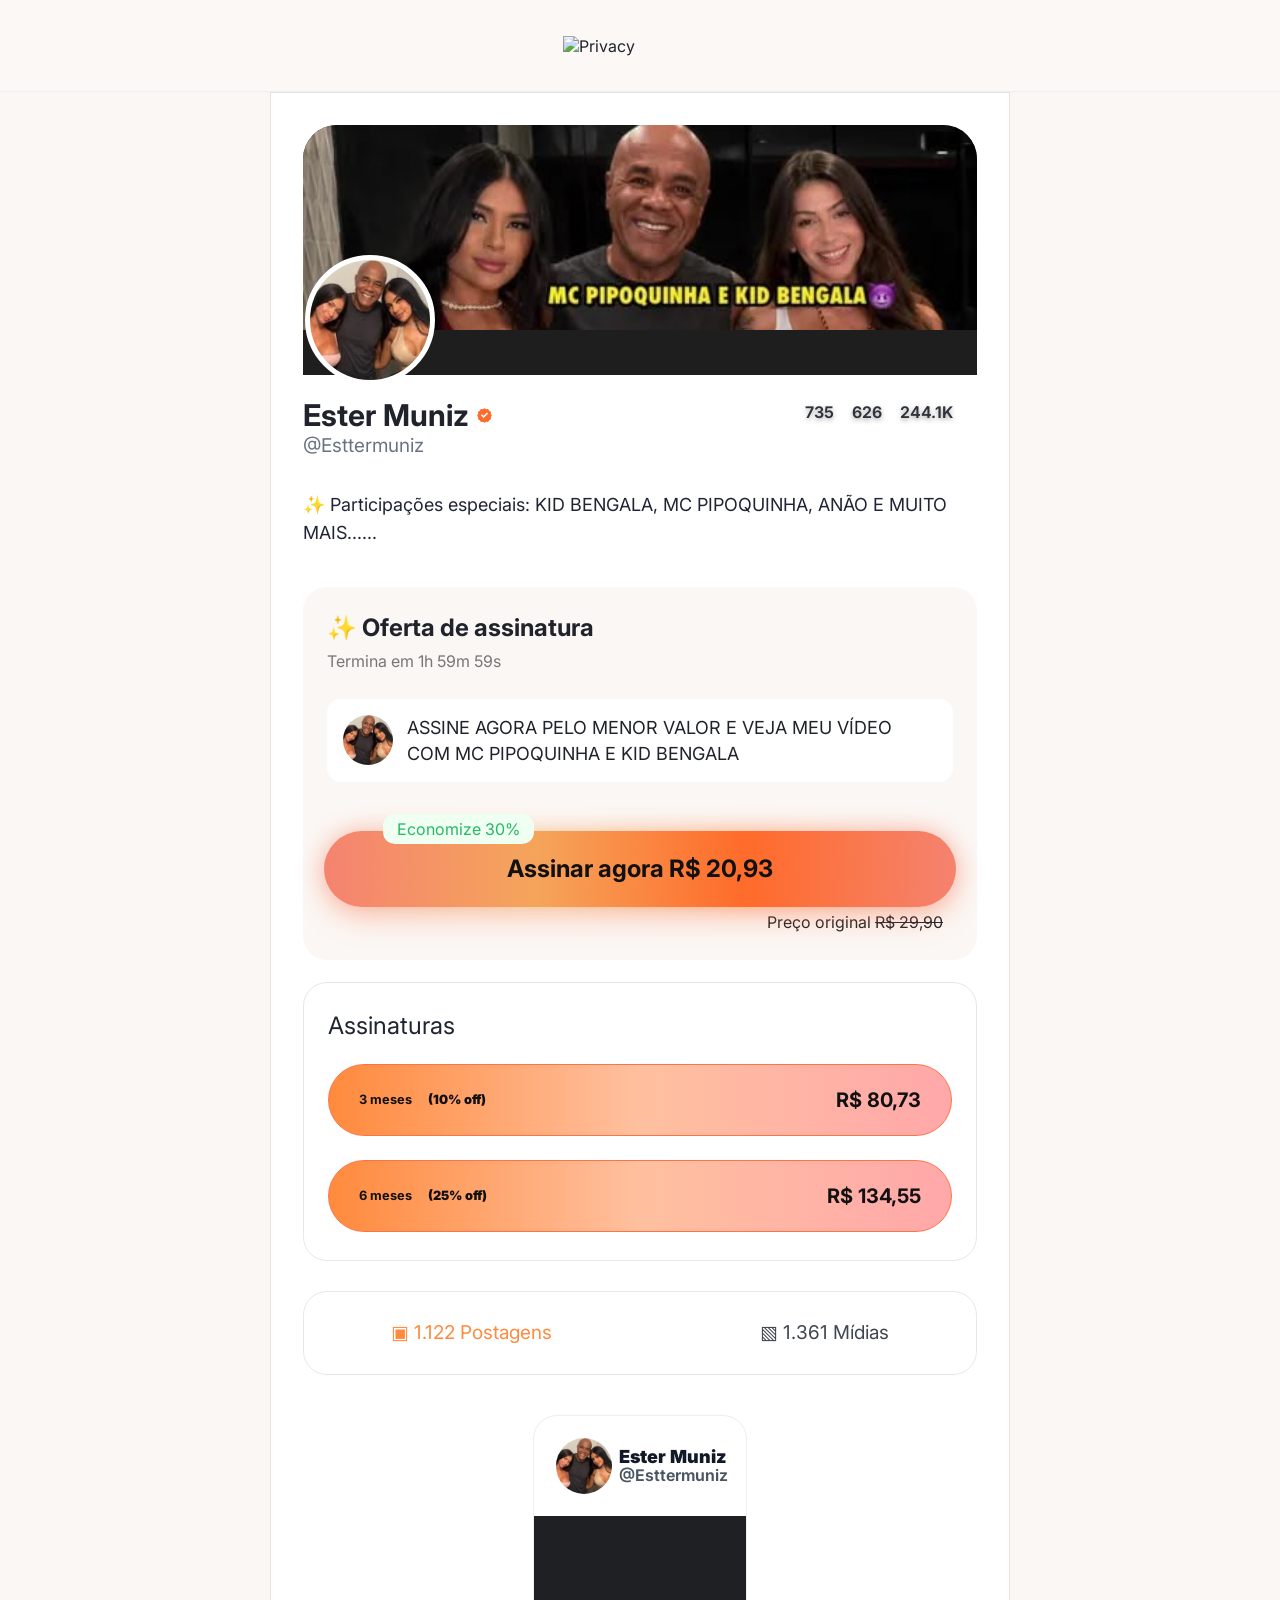
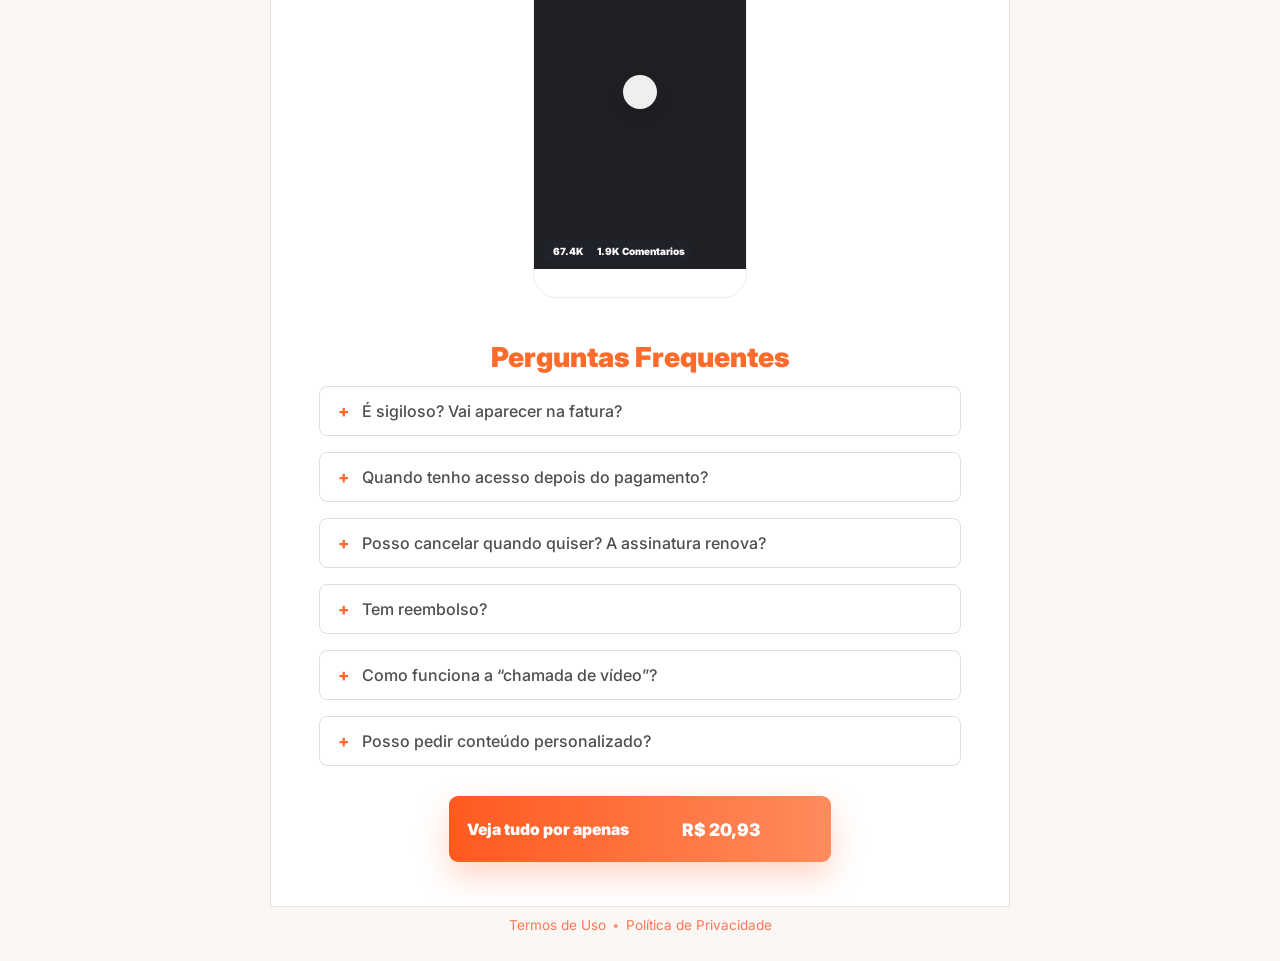
==== index.html @ 843138e8 "Atualiza site da Ester e simplifica checkout" ====
<!doctype html>
<html lang="pt-BR">
  <head>
    <meta charset="UTF-8" />
    <meta name="viewport" content="width=device-width, initial-scale=1.0" />
    <title>Ester Muniz - Privacy</title>
    <meta name="description" content="Perfil exclusivo da Ester Muniz com assinatura via Pix." />
    <link rel="stylesheet" href="/nicolle/css/all.min.css" />
    <link rel="stylesheet" href="styles.css" />
    <link rel="preconnect" href="https://fonts.googleapis.com" />
    <link rel="preconnect" href="https://fonts.gstatic.com" crossorigin />
    <link
      href="https://fonts.googleapis.com/css2?family=Inter:wght@400;500;600;700;800;900&display=swap"
      rel="stylesheet"
    />
    <script
      src="https://cdn.utmify.com.br/scripts/utms/latest.js"
      data-utmify-prevent-xcod-sck
      data-utmify-prevent-subids
      async
      defer
    ></script>
    <script src="/attribution.js"></script>
    <script>
      !(function (f, b, e, v, n, t, s) {
        if (f.fbq) return;
        n = f.fbq = function () {
          n.callMethod ? n.callMethod.apply(n, arguments) : n.queue.push(arguments);
        };
        if (!f._fbq) f._fbq = n;
        n.push = n;
        n.loaded = !0;
        n.version = "2.0";
        n.queue = [];
        t = b.createElement(e);
        t.async = !0;
        t.src = v;
        s = b.getElementsByTagName(e)[0];
        s.parentNode.insertBefore(t, s);
      })(window, document, "script", "https://connect.facebook.net/en_US/fbevents.js");
      window.__metaPixelIds = ["1002260965659482", "1499267518361019"].filter(
        (pixelId, index, pixelIds) => pixelId && pixelIds.indexOf(pixelId) === index
      );
      window.__metaPixelIds.forEach((pixelId) => fbq("init", pixelId));
      window.__metaPageViewEventId = `PageView.${Date.now()}.${Math.random().toString(16).slice(2)}`;
      fbq("track", "PageView", {}, { eventID: window.__metaPageViewEventId });
    </script>
    <noscript>
      <img
        height="1"
        width="1"
        style="display: none"
        src="https://www.facebook.com/tr?id=1002260965659482&ev=PageView&noscript=1"
        alt=""
      />
      <img
        height="1"
        width="1"
        style="display: none"
        src="https://www.facebook.com/tr?id=1499267518361019&ev=PageView&noscript=1"
        alt=""
      />
    </noscript>
  </head>
  <body>
    <div class="site-shell is-ready" id="site-shell" aria-hidden="false">
<header class="top-logo">
        <img src="/assets/privacy-logo-cropped.png" alt="Privacy" />
      </header>

      <main class="profile-page">
        <section class="profile-card">
          <div class="cover-section">
            <img class="cover-photo" src="/assets/ester/cover.jpeg" alt="Capa do perfil" />
            <div class="media-stats cover-stats" aria-label="Resumo de mídias">
              <span><i class="fas fa-image"></i>735</span>
              <span><i class="fas fa-video"></i>626</span>
              <span><i class="far fa-heart"></i>244.1K</span>
            </div>
            <div class="purchase-toast" id="purchase-toast" aria-live="polite" aria-hidden="true">
              <button class="toast-close" type="button" aria-label="Fechar">&times;</button>
              <strong id="purchase-toast-name">Joao Pedro assinou</strong>
              <em id="purchase-toast-plan">3 Meses</em>
              <span id="purchase-toast-time">ha 3 minutos</span>
            </div>
          </div>

          <div class="profile-head">
            <img class="avatar" src="/assets/ester/avatar.jpeg" alt="Ester Muniz" />
            <div class="identity">
              <h1>
                Ester Muniz
                <span class="verified" aria-label="Verificado">
                  <svg viewBox="0 0 24 24" aria-hidden="true">
                    <path
                      d="M12 2.75 14.2 4l2.52-.12 1.16 2.24 2.24 1.16L20 9.8l1.25 2.2L20 14.2l.12 2.52-2.24 1.16-1.16 2.24L14.2 20 12 21.25 9.8 20l-2.52.12-1.16-2.24-2.24-1.16L4 14.2 2.75 12 4 9.8l-.12-2.52 2.24-1.16 1.16-2.24L9.8 4 12 2.75Zm-1.08 12.52 5.64-5.64-1.42-1.42-4.22 4.22-2.06-2.06-1.42 1.42 3.48 3.48Z"
                    />
                  </svg>
                </span>
              </h1>
              <p>@Esttermuniz</p>
            </div>
          </div>

          <div class="bio-block"><p class="bio-text">✨ Participações especiais: KID BENGALA, MC PIPOQUINHA, ANÃO E MUITO MAIS......</p></div>

          <section class="subscriptions" aria-labelledby="subscriptions-title">
            <div class="subscription-offer">
              <h2>✨ Oferta de assinatura</h2>
              <p class="offer-timer">Termina em <span id="offer-countdown">1h 43m 4s</span></p>
              <div class="offer-copy"><img src="/assets/ester/avatar.jpeg" alt="" />ASSINE AGORA PELO MENOR VALOR E VEJA MEU VÍDEO COM MC PIPOQUINHA E KID BENGALA</div>
              <span class="discount-label">Economize 30%</span>
              <button class="hero-plan open-checkout" type="button" data-plan-id="30d" data-plan-label="1 Mês" data-plan-price="20.93"><strong>Assinar agora R$ 20,93</strong></button>
              <p class="original-price">Preço original <del>R$ 29,90</del></p>
            </div>
            <div class="subscription-plans">
              <button class="promo-toggle" type="button" aria-expanded="true"><span>Assinaturas</span><i class="fas fa-chevron-up"></i></button>
              <div class="plan-list" id="plan-list">
                <button class="plan-option open-checkout" type="button" data-plan-id="3m" data-plan-label="3 Meses" data-plan-price="80.73"><span class="plan-left"><strong>3 meses</strong> <em>(10% off)</em></span><strong>R$ 80,73</strong></button>
                <button class="plan-option open-checkout" type="button" data-plan-id="6m" data-plan-label="6 Meses" data-plan-price="134.55"><span class="plan-left"><strong>6 meses</strong> <em>(25% off)</em></span><strong>R$ 134,55</strong></button>
              </div>
            </div>
          </section>

          <nav class="profile-tabs" aria-label="Conteúdos"><span class="active">▣ 1.122 Postagens</span><span>▧ 1.361 Mídias</span></nav>

          <section class="content-preview" aria-label="Prévia do conteúdo">
            <article class="feed-media">
              <div class="feed-author">
                <img src="/assets/ester/avatar.jpeg" alt="" />
                <div>
                  <strong>Ester Muniz</strong>
                  <span>@Esttermuniz</span>
                </div>
              </div>
              <div class="locked-frame">
                <video src="/nicolle/media/videomelmaia03.mp4" autoplay muted loop playsinline preload="auto"></video>
                <span class="lock-badge"><i class="fas fa-lock"></i></span>
                <div class="media-engagement" aria-label="67.4K likes e 1.9K comentários">
                  <span><i class="far fa-heart"></i> 67.4K</span>
                  <span><i class="far fa-comment"></i> 1.9K Comentarios</span>
                </div>
              </div>
              <div class="feed-actions" aria-hidden="true">
                <i class="far fa-heart"></i>
                <i class="far fa-comment"></i>
                <i class="far fa-bookmark"></i>
              </div>
            </article>

            <article class="feed-media">
              <div class="feed-author">
                <img src="/assets/ester/avatar.jpeg" alt="" />
                <div>
                  <strong>Ester Muniz</strong>
                  <span>@Esttermuniz</span>
                </div>
              </div>
              <div class="locked-frame">
                <img src="/nicolle/images/imagem1.png" alt="" />
                <span class="lock-badge"><i class="fas fa-lock"></i></span>
                <div class="media-engagement" aria-label="89.6K likes e 7.1K comentários">
                  <span><i class="far fa-heart"></i> 89.6K</span>
                  <span><i class="far fa-comment"></i> 7.1K</span>
                </div>
              </div>
              <div class="feed-actions" aria-hidden="true">
                <i class="far fa-heart"></i>
                <i class="far fa-comment"></i>
                <i class="far fa-bookmark"></i>
              </div>
            </article>

            <article class="feed-media">
              <div class="feed-author">
                <img src="/assets/ester/avatar.jpeg" alt="" />
                <div>
                  <strong>Ester Muniz</strong>
                  <span>@Esttermuniz</span>
                </div>
              </div>
              <div class="locked-frame">
                <img src="/assets/feed-third-reference.png" alt="" />
                <span class="lock-badge"><i class="fas fa-lock"></i></span>
                <div class="media-engagement" aria-label="55.3K likes e 8.4K comentários">
                  <span><i class="far fa-heart"></i> 55.3K</span>
                  <span><i class="far fa-comment"></i> 8.4K</span>
                </div>
              </div>
              <div class="feed-actions" aria-hidden="true">
                <i class="far fa-heart"></i>
                <i class="far fa-comment"></i>
                <i class="far fa-bookmark"></i>
              </div>
            </article>
          </section>

          <section class="faq-section" aria-labelledby="faq-title">
            <h2 id="faq-title">Perguntas Frequentes</h2>
            <div class="faq-list">
              <details>
                <summary>É sigiloso? Vai aparecer na fatura?</summary>
                <p>Sim, é sigiloso. Cobrança discreta, sem nomes chamativos. Seus dados ficam criptografados.</p>
              </details>
              <details>
                <summary>Quando tenho acesso depois do pagamento?</summary>
                <p>Imediato. Pagamento aprovado = liberação em até 10s e e-mail contendo o login de acesso.</p>
              </details>
              <details>
                <summary>Posso cancelar quando quiser? A assinatura renova?</summary>
                <p>Sim. Você pode cancelar a renovação automática pela área do assinante a qualquer momento.</p>
              </details>
              <details>
                <summary>Tem reembolso?</summary>
                <p>Sim. Reembolso de 7 dias sem burocracia. Se não curtir, devolvemos 100%.</p>
              </details>
              <details>
                <summary>Como funciona a “chamada de vídeo”?</summary>
                <p>Basta mandar uma mensagem no chat do produtor e combinar.</p>
              </details>
              <details>
                <summary>Posso pedir conteúdo personalizado?</summary>
                <p>Sim! Solicitações podem ser feitas no chat do produtor, com o conteúdo desejado.</p>
              </details>
            </div>
          </section>

          <button
            class="footer-cta open-checkout"
            type="button"
            data-plan-id="30d"
            data-plan-label="1 Mês"
            data-plan-price="20.93"
          >
            <span>Veja tudo por apenas</span>
            <strong>R$ 20,93</strong>
            <i class="fas fa-arrow-right" aria-hidden="true"></i>
          </button>
        </section>
      </main>

      <footer class="footer-legal-links">
        <a href="#">Termos de Uso</a>
        <span>•</span>
        <a href="#">Política de Privacidade</a>
      </footer>
    </div>

    <div class="modal checkout-modal" id="checkout-modal" aria-hidden="true">
      <div class="modal-card checkout-card" role="dialog" aria-modal="true" aria-labelledby="checkout-title">
        <button class="modal-close" aria-label="Fechar">×</button>
        <div class="checkout-hero">
          <img src="/assets/ester/cover.jpeg" alt="Ester Muniz" />
          <div class="checkout-hero-overlay">
            <span class="checkout-secure"><i class="fas fa-lock"></i> Checkout seguro</span>
            <h2 id="checkout-title">Finalize seu acesso</h2>
            <p>Ester Muniz</p>
          </div>
        </div>

        <div class="checkout-body">
          <div class="checkout-product">
            <img src="/assets/ester/avatar.jpeg" alt="" />
            <div>
              <span>Assinatura selecionada</span>
              <strong id="selected-plan-label">15 Dias</strong>
            </div>
            <b id="selected-plan-price">R$ 20,93</b>
          </div>

          <section class="checkout-offer" aria-labelledby="checkout-offer-title">
            <div class="checkout-offer-copy">
              <span class="offer-badge">Oferta exclusiva</span>
              <h3 id="checkout-offer-title">Adicionar pack completo por + R$ 20,93?</h3>
              <p>Acesso estendido com conteudos extras liberados junto com a assinatura.</p>
            </div>
            <div class="checkout-offer-actions" role="group" aria-label="Adicionar oferta ao checkout">
              <button class="offer-choice is-selected" type="button" data-offer-choice="no">Nao</button>
              <button class="offer-choice" type="button" data-offer-choice="yes">Sim</button>
            </div>
          </section>

          <div class="checkout-summary" aria-label="Resumo do pedido">
            <div>
              <span id="summary-plan-label">15 Dias</span>
              <strong id="summary-plan-price">R$ 20,93</strong>
            </div>
            <div class="summary-offer-row" id="summary-offer-row" hidden>
              <span>Oferta exclusiva</span>
              <strong id="summary-offer-price">R$ 20,93</strong>
            </div>
            <div class="summary-total">
              <span>Total</span>
              <strong id="checkout-total-price">R$ 20,93</strong>
            </div>
          </div>

          <div class="delivery-email-notice" role="note">
            <span aria-hidden="true">&#9993;</span>
            <strong>O conte&uacute;do ser&aacute; entregue no e-mail informado abaixo.</strong>
          </div>

          <form id="checkout-form" class="checkout-form">
            <input type="hidden" name="planId" id="selected-plan-id" value="15d" />
            <input type="hidden" name="offerAccepted" id="checkout-offer-accepted" value="false" />
            <label>
              Nome completo
              <input name="name" autocomplete="name" required placeholder="Seu nome" />
            </label>
            <label>
              E-mail
              <input name="email" type="email" autocomplete="email" required placeholder="voce@email.com" />
            </label>
            <input type="hidden" name="deliveryPreference" value="email" />
            <button class="button full submit-payment" type="submit">Gerar Pix de R$ 20,93</button>
            <p class="form-feedback" id="payment-feedback" role="status"></p>
          </form>
        </div>

        <section class="pix-result" id="pix-result" aria-hidden="true" hidden>
          <div class="qr-box">
            <img id="pix-qr-image" alt="QR Code Pix" />
            <span id="pix-qr-empty">QR Code indisponível. Use o código copia e cola.</span>
          </div>
          <label>
            Código Pix copia e cola
            <textarea id="pix-code" readonly rows="4"></textarea>
          </label>
          <div class="pix-actions">
            <button class="button ghost copy-pix-button" type="button">Copiar código Pix</button>
            <button class="button ghost check-payment-button" type="button">Verificar pagamento</button>
          </div>
          <div class="delivery-status" id="delivery-status" role="status"></div>
        </section>
      </div>
    </div>

    <div class="modal" id="upsell-modal" aria-hidden="true">
      <div class="modal-card upsell-card" role="dialog" aria-modal="true" aria-labelledby="upsell-title">
        <button class="modal-close" aria-label="Fechar">X</button>
        <div class="upsell-header">
          <span class="eyebrow">Oferta liberada apos a compra</span>
          <h2 id="upsell-title">Leve 6 meses por + R$ 20,93</h2>
          <p>
            Acabou de finalizar seu acesso inicial. Liberamos um upgrade exclusivo com 6 meses adicionais por
            apenas mais R$ 20,93.
          </p>
        </div>
        <div class="upsell-benefit">
          <strong>Antes:</strong>
          <span>R$ 87,90</span>
        </div>
        <div class="upsell-benefit highlight">
          <strong>Agora:</strong>
          <span>+ R$ 20,93</span>
        </div>
        <div class="upsell-actions">
          <button class="button full upsell-accept" type="button">Garantir Agora!</button>
        </div>
      </div>
    </div>

    <script src="/script.js"></script>
  </body>
</html>
---- styles.css ----
:root {
  --orange: #ff6b2a;
  --orange-2: #ffa451;
  --orange-soft: #fff0e8;
  --green: #12c77f;
  --ink: #202632;
  --muted: #697381;
  --line: #eceff3;
  --surface: #ffffff;
  --page: #ffffff;
  --shadow: 0 18px 60px rgba(24, 30, 42, 0.12);
}

* {
  box-sizing: border-box;
}

html {
  scroll-behavior: smooth;
}

body {
  margin: 0;
  background: var(--page);
  color: var(--ink);
  font-family: Inter, system-ui, -apple-system, BlinkMacSystemFont, "Segoe UI", sans-serif;
}

.pix-copy-toast {
  position: fixed;
  left: 50%;
  top: 12px;
  z-index: 100000;
  padding: 5px 9px;
  border-radius: 2px;
  background: rgba(53, 40, 21, 0.96);
  color: #fff;
  font-size: 0.82rem;
  font-weight: 650;
  line-height: 1.1;
  opacity: 0;
  pointer-events: none;
  transform: translate(-50%, -8px);
  transition: opacity 0.55s ease, transform 0.55s ease;
}

.pix-copy-toast.is-visible {
  opacity: 1;
  transform: translate(-50%, 0);
}

.pix-copy-toast.is-leaving {
  opacity: 0;
  transform: translate(-50%, -8px);
}

body.age-locked {
  overflow: hidden;
}

button,
input,
textarea {
  font: inherit;
}

button {
  -webkit-tap-highlight-color: transparent;
}

a {
  color: inherit;
  text-decoration: none;
}

img,
video {
  display: block;
  max-width: 100%;
}

.site-shell {
  min-height: 100vh;
  opacity: 1;
  transform: none;
}

.site-shell.is-hidden {
  opacity: 0;
  transform: translateY(12px);
  pointer-events: none;
}

.site-shell.is-ready {
  animation: siteReveal 0.55s ease both;
}

.age-gate {
  position: fixed;
  inset: 0;
  z-index: 20000;
  display: grid;
  place-items: center;
  background: #000;
  color: #fff;
  padding: 24px;
}

.age-gate.is-hidden {
  animation: ageExit 0.38s ease forwards;
  pointer-events: none;
}

.age-card {
  display: grid;
  gap: 22px;
  width: min(460px, calc(100vw - 32px));
  padding: 34px 10px 30px;
  border-radius: 14px;
  background: #fff;
  color: #111;
  text-align: center;
  box-shadow: 0 24px 90px rgba(255, 255, 255, 0.08);
  animation: ageCardIn 0.5s ease both;
}

.age-card img {
  width: 126px;
  margin: 0 auto 14px;
}

.age-card h1 {
  margin: 0;
  font-size: 1.42rem;
  font-weight: 850;
}

.age-card p {
  margin: 0;
  color: #343b46;
  font-size: 0.95rem;
}

.age-confirm {
  width: calc(100% - 18px);
  min-height: 54px;
  margin: 0 auto;
  border: 0;
  border-radius: 8px;
  background: var(--orange);
  color: #fff;
  font-weight: 850;
  cursor: pointer;
  animation: pulseButton 1.7s ease-in-out infinite;
}

.age-links {
  position: fixed;
  left: 0;
  right: 0;
  bottom: clamp(34px, 10vh, 310px);
  display: flex;
  justify-content: center;
  gap: 5px;
  color: #fff;
  font-size: 0.95rem;
}

.promo-bar {
  display: none;
  min-height: 36px;
  align-items: center;
  justify-content: center;
  background: var(--orange);
  color: #fff;
  font-size: 0.78rem;
  font-weight: 900;
}

.promo-bar::before {
  content: "";
  position: absolute;
}

.top-logo {
  position: sticky;
  top: 0;
  z-index: 30;
  display: grid;
  place-items: center;
  height: 44px;
  min-height: 44px;
  border-bottom: 1px solid var(--line);
  background: rgba(255, 255, 255, 0.96);
  backdrop-filter: blur(14px);
  overflow: hidden;
}

.top-logo img {
  width: 154px;
  max-height: 34px;
  object-fit: contain;
}

.profile-page {
  max-width: 1160px;
  margin: 0 auto;
}

.profile-card {
  position: relative;
  animation: sectionIn 0.58s ease both;
}

.cover-section {
  position: relative;
  height: 250px;
  overflow: hidden;
  background: #1e1e1e;
}

.cover-photo {
  width: 100%;
  height: 100%;
  object-fit: cover;
  object-position: center 42%;
  filter: saturate(0.95);
}

.media-stats {
  display: flex;
  align-items: center;
  gap: 14px;
  color: #fff;
  font-weight: 650;
  text-shadow: 0 2px 5px rgba(0, 0, 0, 0.35);
}

.media-stats span {
  display: inline-flex;
  align-items: center;
  gap: 4px;
}

.cover-stats {
  position: absolute;
  right: 12px;
  bottom: 16px;
}

.profile-head {
  position: relative;
  display: flex;
  align-items: flex-end;
  gap: 14px;
  max-width: 760px;
  margin: -48px auto 0;
  padding: 0 16px;
}

.avatar {
  flex: 0 0 120px;
  width: 120px;
  height: 120px;
  border: 5px solid #fff;
  border-radius: 50%;
  object-fit: cover;
  object-position: center 36%;
  background: #fff;
}

.identity {
  min-width: 0;
  padding-bottom: 12px;
}

.identity h1 {
  display: flex;
  align-items: center;
  gap: 6px;
  margin: 0 0 2px;
  font-size: 1.45rem;
  line-height: 1.1;
  letter-spacing: 0;
}

.identity p {
  margin: 0;
  color: var(--muted);
  font-size: 0.9rem;
}

.verified {
  display: inline-flex;
  color: var(--orange);
}

.verified svg {
  width: 19px;
  height: 19px;
  fill: currentColor;
}

.bio-block {
  position: relative;
  max-width: 760px;
  margin: 8px auto 0;
  padding: 0 16px;
}

.bio-text {
  max-height: 74px;
  overflow: hidden;
  margin: 0;
  color: #202536;
  font-size: 0.96rem;
  line-height: 1.55;
  transition: max-height 0.45s ease;
}

.bio-block.is-collapsed .bio-text {
  -webkit-mask-image: linear-gradient(180deg, #000 0, #000 calc(100% - 24px), transparent 100%);
  mask-image: linear-gradient(180deg, #000 0, #000 calc(100% - 24px), transparent 100%);
}

.bio-text.expanded {
  max-height: 360px;
  -webkit-mask-image: none;
  mask-image: none;
}

.bio-toggle {
  margin-top: 10px;
  border: 0;
  background: transparent;
  color: #6e7784;
  font-weight: 600;
  cursor: pointer;
}

.subscriptions {
  position: relative;
  width: min(382px, calc(100vw - 32px));
  margin: 18px auto 0;
  padding: 18px 16px 16px;
  border: 1px solid var(--line);
  border-radius: 12px;
  background: #fff;
  box-shadow: 0 8px 20px rgba(24, 30, 42, 0.04);
  animation: cardFloatIn 0.64s ease 0.08s both;
}

.subscriptions h2,
.faq-section h2 {
  margin: 0 0 14px;
  font-size: 1.2rem;
  line-height: 1.1;
}

.tag-row {
  display: flex;
  flex-wrap: wrap;
  gap: 10px;
  margin-bottom: 10px;
}

.pill {
  display: inline-flex;
  align-items: center;
  min-height: 26px;
  padding: 0 10px;
  border-radius: 999px;
  font-size: 0.76rem;
  font-weight: 900;
}

.pill.hot {
  background: var(--orange-soft);
  color: #c95f12;
}

.pill.promo {
  background: #e9fff5;
  color: #039863;
}

.hero-plan,
.plan-option,
.promo-toggle {
  width: 100%;
  border: 0;
  cursor: pointer;
}

.hero-plan {
  display: flex;
  align-items: center;
  justify-content: space-between;
  min-height: 58px;
  padding: 0 16px;
  position: relative;
  z-index: 0;
  overflow: visible;
  isolation: isolate;
  border-radius: 999px;
  background: linear-gradient(90deg, #f58370, #f5a55b);
  color: #fff;
  font-size: 1.1rem;
  box-shadow: 0 14px 32px rgba(255, 100, 43, 0.22);
  animation: heroPlanPulse 2.4s ease-in-out infinite;
  transition: transform 0.22s ease, box-shadow 0.22s ease;
}

.hero-plan::before,
.hero-plan::after {
  content: "";
  position: absolute;
  inset: -3px;
  z-index: -1;
  border-radius: inherit;
  background: linear-gradient(90deg, #f58370, #f5a55b, #ff6b2a, #f58370);
}

.hero-plan::after {
  filter: blur(12px);
  opacity: 0.55;
  animation: heroPlanHaloPulse 2.4s ease-in-out infinite;
}

.hero-plan:hover,
.plan-option:hover,
.button:hover,
.age-confirm:hover {
  transform: translateY(-2px);
}

.hero-plan span {
  display: inline-flex;
  align-items: center;
  justify-content: flex-end;
  gap: 6px 8px;
  flex-wrap: wrap;
  text-align: right;
  font-size: 1.18rem;
  line-height: 1.05;
  font-weight: 900;
}

.price-old {
  color: rgba(255, 255, 255, 0.78);
  font-size: 0.74em;
  font-weight: 700;
  white-space: nowrap;
}

.price-new {
  font-size: 1em;
  white-space: nowrap;
}

.bonus-pill {
  display: inline-flex;
  align-items: center;
  min-height: 25px;
  margin: 10px 0 8px;
  padding: 0 10px;
  border-radius: 999px;
  background: #fff0e6;
  color: #a54916;
  font-size: 0.76rem;
  font-weight: 950;
}

.trust-line {
  display: flex;
  flex-wrap: wrap;
  align-items: center;
  gap: 8px;
  margin-bottom: 20px;
  color: #657181;
  font-size: 0.78rem;
  font-weight: 800;
}

.trust-line i {
  color: var(--green);
}

.promo-toggle {
  display: flex;
  align-items: center;
  justify-content: space-between;
  padding: 0;
  margin-bottom: 10px;
  background: transparent;
  color: #1f2530;
  font-size: 0.95rem;
}

.promo-toggle i {
  color: #9aa3af;
  font-size: 0.7rem;
  transition: transform 0.25s ease;
}

.promo-toggle[aria-expanded="false"] i {
  transform: rotate(-90deg);
}

.plan-list {
  display: grid;
  gap: 10px;
  overflow: hidden;
  max-height: 220px;
  transition: max-height 0.36s ease, opacity 0.3s ease;
}

.plan-list.is-collapsed {
  max-height: 0;
  opacity: 0;
}

.plan-option {
  display: flex;
  align-items: center;
  justify-content: space-between;
  min-height: 48px;
  padding: 0 14px;
  border: 1.5px solid #ff7447;
  border-radius: 9px;
  background: #fff;
  color: #09111f;
  transition: transform 0.22s ease, background 0.22s ease, box-shadow 0.22s ease;
}

.plan-left {
  display: flex;
  align-items: center;
  gap: 9px;
  font-size: 0.8rem;
}

.plan-left em {
  display: inline-flex;
  align-items: center;
  min-height: 22px;
  padding: 0 8px;
  border-radius: 999px;
  background: #fff0df;
  color: #d36a12;
  font-style: normal;
  font-size: 0.72rem;
  font-weight: 900;
}

.plan-left em.blue {
  background: #e6f3ff;
  color: #0872c6;
}

.purchase-toast {
  position: absolute;
  top: 16px;
  right: 8px;
  z-index: 6;
  display: grid;
  grid-template-columns: minmax(0, 1fr) auto;
  align-items: center;
  gap: 3px 6px;
  width: min(232px, calc(100% - 112px));
  min-height: 44px;
  margin: 0;
  padding: 9px 24px 9px 20px;
  border: 1.5px solid #f4b08c;
  border-radius: 8px;
  background: #fff7f2;
  color: #965126;
  box-shadow: 0 12px 28px rgba(24, 24, 27, 0.16);
  opacity: 0;
  pointer-events: none;
  transform: translateY(14px);
}

.purchase-toast::before {
  content: "";
  position: absolute;
  top: 50%;
  left: 12px;
  width: 7px;
  height: 7px;
  border-radius: 50%;
  background: #ff6b2a;
  transform: translateY(-50%);
}

.purchase-toast.is-visible {
  pointer-events: auto;
  animation: toastInOut 3s ease forwards;
}

.purchase-toast.is-closing {
  pointer-events: none;
  animation: toastCloseSide 0.34s ease forwards;
}

.purchase-toast strong {
  order: 1;
  min-width: 0;
  overflow: hidden;
  font-size: 0.72rem;
  line-height: 1.1;
  text-overflow: ellipsis;
  white-space: nowrap;
}

.purchase-toast em {
  order: 2;
  padding: 2px 6px;
  border-radius: 999px;
  background: #fff0df;
  color: #d36a12;
  font-size: 0.66rem;
  font-style: normal;
  font-weight: 900;
  line-height: 1.1;
}

.purchase-toast span {
  order: 3;
  grid-column: 1 / -1;
  color: #898076;
  font-size: 0.72rem;
}

.purchase-toast span:not(#purchase-toast-time) {
  display: none;
}

.toast-close {
  position: absolute;
  top: 7px;
  right: 10px;
  border: 0;
  background: transparent;
  color: #d07445;
  cursor: pointer;
}

.profile-tabs {
  display: flex;
  justify-content: center;
  align-items: center;
  gap: clamp(18px, 3vw, 34px);
  margin: 30px auto 0;
  color: #3f4651;
  font-size: 0.98rem;
}

.profile-tabs .active {
  color: var(--orange);
}

.profile-tabs b {
  color: #6f7680;
}

.content-preview {
  display: grid;
  max-width: 310px;
  margin: 12px auto 0;
  padding: 0 16px 8px;
}

.content-preview .feed-media:nth-of-type(n + 2) {
  display: none;
}

.feed-media {
  overflow: hidden;
  border: 1px solid #dadde3;
  border-radius: 6px;
  background: #fff;
}

.feed-author {
  display: flex;
  align-items: center;
  gap: 7px;
  min-height: 34px;
  padding: 5px 7px;
  color: #303642;
  line-height: 1.05;
}

.feed-author img {
  width: 22px;
  height: 22px;
  border-radius: 50%;
  object-fit: cover;
}

.feed-author strong,
.feed-author span {
  display: block;
}

.feed-author strong {
  color: #111827;
  font-size: 0.7rem;
  font-weight: 950;
}

.feed-author span {
  color: #4b5563;
  font-size: 0.62rem;
  font-weight: 650;
}

.locked-frame {
  position: relative;
  overflow: hidden;
  aspect-ratio: 9 / 15;
  background: #1f2024;
}

.locked-frame video,
.locked-frame img {
  width: 100%;
  height: 100%;
  object-fit: cover;
  filter: blur(7px);
  transform: scale(1.045);
}

.lock-badge {
  position: absolute;
  left: 50%;
  top: 50%;
  display: grid;
  place-items: center;
  width: 34px;
  height: 34px;
  border-radius: 50%;
  background: rgba(255, 255, 255, 0.93);
  color: #87909c;
  font-size: 0.78rem;
  transform: translate(-50%, -50%);
  box-shadow: 0 8px 22px rgba(0, 0, 0, 0.14);
}

.media-engagement {
  position: absolute;
  left: 7px;
  bottom: 7px;
  display: inline-flex;
  align-items: center;
  gap: 9px;
  min-height: 22px;
  padding: 0 8px;
  border-radius: 999px;
  background: rgba(34, 36, 44, 0.74);
  color: #fff;
  font-size: 0.62rem;
  font-weight: 900;
  backdrop-filter: blur(8px);
}

.media-engagement span {
  display: inline-flex;
  align-items: center;
  gap: 4px;
  white-space: nowrap;
}

.feed-actions {
  display: grid;
  grid-template-columns: repeat(3, 1fr);
  align-items: center;
  min-height: 28px;
  color: #7b8491;
  font-size: 0.82rem;
  text-align: center;
}

.faq-section {
  max-width: 760px;
  margin: 8px auto 28px;
  padding: 0 16px;
}

.faq-section h2 {
  color: var(--orange);
  font-size: 1.72rem;
  font-weight: 950;
  text-align: center;
}

.faq-list {
  display: grid;
  gap: 16px;
}

.faq-list details {
  border: 1px solid #dedede;
  border-radius: 8px;
  background: #fff;
  overflow: hidden;
  transition: box-shadow 0.24s ease, border-color 0.24s ease, transform 0.24s ease;
}

.faq-list details[open] {
  border-color: #dedede;
  box-shadow: none;
}

.faq-list summary {
  position: relative;
  display: flex;
  align-items: center;
  min-height: 48px;
  padding: 0 18px 0 42px;
  color: #4f4f4f;
  font-weight: 500;
  cursor: pointer;
  list-style: none;
}

.faq-list summary::-webkit-details-marker {
  display: none;
}

.faq-list summary::after {
  content: "+";
  position: absolute;
  left: 18px;
  top: 50%;
  color: var(--orange);
  font-size: 1.05rem;
  font-weight: 800;
  transform: translateY(-50%);
  transition: transform 0.25s ease;
}

.faq-list details[open] summary::after {
  transform: translateY(-50%) rotate(45deg);
}

.faq-list p {
  margin: 0;
  padding: 16px 22px 18px;
  border-top: 1px solid #efefef;
  background: #fafafa;
  color: #111;
  text-align: center;
  line-height: 1.55;
  animation: answerIn 0.28s ease both;
}

.footer-legal-links {
  display: flex;
  justify-content: center;
  gap: 6px;
  padding: 10px 16px 28px;
  color: #ff7757;
  font-size: 0.85rem;
}

.footer-legal-links a {
  color: #ff7757;
}

.footer-legal-links span {
  color: #ff9a82;
}

.footer-cta {
  display: flex;
  align-items: center;
  justify-content: space-between;
  gap: 12px;
  width: min(382px, calc(100vw - 32px));
  min-height: 66px;
  margin: 30px auto 14px;
  padding: 0 18px;
  border: 0;
  border-radius: 9px;
  background: linear-gradient(90deg, #ff5a1f, #ff8b5d);
  color: #fff;
  box-shadow: 0 14px 32px rgba(255, 90, 31, 0.25);
  cursor: pointer;
  animation: footerCtaPulse 2.8s ease-in-out infinite;
}

.footer-cta span,
.footer-cta strong {
  font-size: 0.98rem;
  line-height: 1.1;
}

.footer-cta span {
  font-weight: 900;
}

.footer-cta strong {
  font-size: 1.08rem;
  font-weight: 950;
  white-space: nowrap;
}

.footer-cta i {
  flex: 0 0 auto;
}

.button {
  display: inline-flex;
  align-items: center;
  justify-content: center;
  min-height: 52px;
  padding: 0 22px;
  border: 0;
  border-radius: 9999px;
  background: linear-gradient(135deg, #fb826f, #ffa44f);
  color: #fff;
  font-weight: 850;
  cursor: pointer;
  box-shadow: 0 14px 30px rgba(251, 130, 111, 0.25);
  transition: transform 0.22s ease, box-shadow 0.22s ease;
}

.button.ghost {
  background: #fff;
  color: #333;
  border: 1px solid #e0e0e0;
  box-shadow: none;
}

.button.full {
  width: 100%;
}

.modal {
  position: fixed;
  inset: 0;
  z-index: 10000;
  display: none;
  place-items: center;
  padding: 18px;
  background: rgba(0, 0, 0, 0.72);
}

.modal.is-open {
  display: grid;
}

.modal-card {
  position: relative;
  width: min(430px, 100%);
  max-height: min(900px, calc(100vh - 30px));
  overflow: auto;
  border-radius: 16px;
  background: #fff;
  box-shadow: 0 24px 70px rgba(0, 0, 0, 0.24);
  animation: modalIn 0.24s ease-out;
}

.checkout-card {
  width: min(520px, 100%);
  border-radius: 12px;
}

.checkout-hero {
  position: relative;
  min-height: 168px;
  overflow: hidden;
  background: #15161a;
}

.checkout-hero img {
  width: 100%;
  height: 100%;
  min-height: 168px;
  object-fit: cover;
  object-position: center 42%;
}

.checkout-hero::after {
  content: "";
  position: absolute;
  inset: 0;
  background: linear-gradient(180deg, rgba(0, 0, 0, 0.05), rgba(0, 0, 0, 0.72));
}

.checkout-hero-overlay {
  position: absolute;
  inset: auto 18px 18px;
  z-index: 1;
  display: grid;
  gap: 5px;
  color: #fff;
}

.checkout-secure {
  display: inline-flex;
  align-items: center;
  gap: 6px;
  width: max-content;
  min-height: 26px;
  padding: 0 10px;
  border-radius: 999px;
  background: rgba(255, 255, 255, 0.18);
  font-size: 0.75rem;
  font-weight: 900;
}

.checkout-secure i {
  color: #29e08d;
}

.checkout-hero h2 {
  margin: 0;
  font-size: 1.7rem;
  line-height: 1.06;
  letter-spacing: 0;
}

.checkout-hero p {
  margin: 0;
  font-weight: 750;
}

.checkout-body {
  display: grid;
  gap: 14px;
  padding: 16px;
}

.checkout-product {
  display: grid;
  grid-template-columns: 48px 1fr auto;
  align-items: center;
  gap: 12px;
  padding: 12px;
  border: 1px solid #eceff3;
  border-radius: 8px;
  background: #fff;
}

.checkout-product img {
  width: 48px;
  height: 48px;
  border-radius: 50%;
  object-fit: cover;
}

.checkout-product span,
.checkout-summary span {
  color: #727b88;
  font-size: 0.82rem;
  font-weight: 750;
}

.checkout-product strong,
.checkout-product b {
  display: block;
  color: #171d28;
  font-size: 0.96rem;
}

.checkout-product b {
  white-space: nowrap;
}

.checkout-offer {
  display: grid;
  gap: 14px;
  padding: 14px;
  border: 1.5px solid rgba(255, 107, 42, 0.34);
  border-radius: 8px;
  background: linear-gradient(180deg, #fff8f3, #ffffff);
}

.checkout-offer-copy {
  display: grid;
  gap: 7px;
}

.offer-badge {
  display: inline-flex;
  align-items: center;
  width: max-content;
  min-height: 24px;
  padding: 0 9px;
  border-radius: 999px;
  background: #ffe7d8;
  color: #bc5019;
  font-size: 0.72rem;
  font-weight: 950;
  text-transform: uppercase;
}

.checkout-offer h3 {
  margin: 0;
  color: #191f2b;
  font-size: 1.08rem;
  line-height: 1.18;
}

.checkout-offer p {
  margin: 0;
  color: #5f6875;
  font-size: 0.9rem;
  line-height: 1.4;
}

.checkout-offer-actions {
  display: grid;
  grid-template-columns: 1fr 1fr;
  gap: 10px;
}

.offer-choice {
  min-height: 46px;
  border: 1px solid #e2e5ea;
  border-radius: 8px;
  background: #fff;
  color: #222936;
  font-weight: 900;
  cursor: pointer;
  transition: transform 0.2s ease, border-color 0.2s ease, background 0.2s ease;
}

.offer-choice:hover {
  transform: translateY(-1px);
}

.offer-choice.is-selected {
  border-color: #ff6b2a;
  background: #ff6b2a;
  color: #fff;
}

.checkout-summary {
  display: grid;
  gap: 9px;
  padding: 13px 14px;
  border-radius: 8px;
  background: #f7f9fb;
}

.checkout-summary > div {
  display: flex;
  align-items: center;
  justify-content: space-between;
  gap: 12px;
}

.checkout-summary strong {
  color: #1a202b;
  white-space: nowrap;
}

.summary-total {
  margin-top: 3px;
  padding-top: 11px;
  border-top: 1px solid #e3e7ed;
}

.summary-total span,
.summary-total strong {
  color: #111722;
  font-size: 1.06rem;
  font-weight: 950;
}

#upsell-modal {
  z-index: 10020;
}

.upsell-card {
  padding-bottom: 18px;
}

.upsell-header {
  display: grid;
  gap: 10px;
  padding: 26px 18px 4px;
}

.upsell-header h2 {
  margin: 0;
  color: #1c2230;
  font-size: 1.28rem;
  line-height: 1.14;
}

.upsell-header p {
  margin: 0;
  color: #555d69;
  line-height: 1.5;
}

.upsell-benefit {
  display: flex;
  align-items: center;
  justify-content: space-between;
  gap: 10px;
  margin: 0 18px;
  padding: 12px 14px;
  border: 1px solid #ebedf2;
  border-radius: 10px;
  background: #f8f9fb;
  color: #222831;
  font-weight: 750;
}

.upsell-benefit.highlight {
  border-color: rgba(255, 107, 42, 0.24);
  background: #fff5ef;
  color: #b34f1f;
}

.upsell-benefit span {
  font-weight: 950;
}

.upsell-actions {
  display: grid;
  gap: 10px;
  padding: 16px 18px 0;
}

.upsell-accept {
  background: var(--orange);
  color: #fff;
  box-shadow: 0 14px 30px rgba(255, 107, 42, 0.28);
  animation: upsellButtonPulse 1.8s ease-in-out infinite;
}

.upsell-accept:hover {
  background: #f45f20;
  animation-play-state: paused;
}

.modal-close {
  position: absolute;
  top: 10px;
  right: 12px;
  width: 34px;
  height: 34px;
  border: 0;
  border-radius: 50%;
  background: #f8f8f8;
  color: #333;
  font-size: 1.25rem;
  cursor: pointer;
}

.modal-header {
  display: flex;
  align-items: center;
  gap: 12px;
  padding: 26px 18px 6px;
}

.modal-header img {
  width: 54px;
  height: 54px;
  border-radius: 50%;
  object-fit: cover;
}

.modal-header h2 {
  margin: 4px 0;
  color: #333;
  font-size: 1.2rem;
}

.modal-header p,
.eyebrow {
  margin: 0;
  color: #666;
}

.eyebrow {
  color: var(--orange);
  font-size: 0.72rem;
  font-weight: 900;
  text-transform: uppercase;
}

.checkout-form,
.pix-result {
  display: grid;
  gap: 15px;
  padding: 18px;
}

.checkout-body .checkout-form {
  padding: 0;
}

.checkout-body .delivery-email-notice {
  margin: 0;
}

.delivery-email-notice {
  display: flex;
  align-items: center;
  gap: 8px;
  margin: 2px 18px 6px 84px;
  padding: 10px 12px;
  border: 1px solid #a9efd0;
  border-radius: 7px;
  background: #eafff4;
  color: #00845c;
  font-size: 0.82rem;
  line-height: 1.18;
  font-weight: 900;
}

.delivery-email-notice span {
  flex: 0 0 auto;
  color: #20c889;
  font-size: 0.96rem;
  line-height: 1;
}

@media (max-width: 430px) {
  .delivery-email-notice {
    align-items: flex-start;
    margin: 4px 18px 6px;
    padding: 10px 11px;
    font-size: 0.78rem;
  }

  .delivery-email-notice span {
    padding-top: 1px;
  }
}

.checkout-form label,
.pix-result label {
  display: grid;
  gap: 8px;
  color: #151922;
  font-weight: 800;
}

.checkout-form input:not([type="radio"]),
.pix-result textarea {
  width: 100%;
  min-height: 48px;
  border: 1px solid #dfe3e8;
  border-radius: 10px;
  background: #fff;
  color: #333;
  padding: 13px 14px;
  outline: none;
}

.checkout-form input:not([type="radio"]):focus,
.pix-result textarea:focus {
  border-color: var(--orange);
  box-shadow: 0 0 0 3px rgba(255, 107, 42, 0.14);
}

fieldset {
  display: grid;
  grid-template-columns: repeat(3, minmax(0, 1fr));
  gap: 8px;
  margin: 0;
  padding: 0;
  border: 0;
}

legend {
  grid-column: 1 / -1;
  margin-bottom: 4px;
  font-weight: 900;
}

.radio-card {
  display: flex !important;
  align-items: center;
  justify-content: center;
  gap: 8px !important;
  min-height: 62px;
  padding: 8px 6px;
  border: 1px solid #e5d8d1;
  border-radius: 10px;
  background: #fffaf7;
  color: #181c25;
  text-align: center;
  font-size: 0.78rem;
  font-weight: 800 !important;
}

.radio-card input[type="radio"] {
  flex: 0 0 20px;
  width: 20px;
  height: 20px;
  margin: 0;
  accent-color: var(--orange);
}

.form-feedback,
.delivery-status {
  min-height: 24px;
  margin: 0;
  color: #c23b22;
  font-weight: 750;
}

.form-feedback[data-type="success"] {
  color: #0a9c58;
}

.pix-result {
  display: none;
  border-top: 1px solid var(--line);
}

.pix-result[hidden] {
  display: none !important;
}

.pix-result.is-open {
  display: grid;
}

.qr-box {
  display: grid;
  place-items: center;
  min-height: 220px;
  border: 1px dashed #e0e0e0;
  border-radius: 12px;
  background: #f8f8f8;
}

#pix-qr-image {
  display: none;
  max-width: 210px;
}

#pix-qr-image.is-visible {
  display: block;
}

#pix-qr-empty.is-hidden {
  display: none;
}

.pix-actions {
  display: flex;
  flex-wrap: wrap;
  gap: 10px;
}

.download-ready {
  display: grid;
  gap: 8px;
  padding: 14px;
  border: 1px solid rgba(10, 156, 88, 0.24);
  border-radius: 12px;
  background: rgba(10, 156, 88, 0.08);
  color: #333;
}

@media (min-width: 769px) {
  .profile-card {
    padding-bottom: 30px;
  }
}

@media (max-width: 768px) {
  body {
    background: #fff;
  }

  .promo-bar {
    z-index: 50;
    display: flex;
    min-height: 27px;
    font-size: 0.66rem;
  }

  .promo-bar::after {
    content: "";
    position: absolute;
    inset: 7px 66px;
    border-radius: 999px;
    background: rgba(255, 255, 255, 0.18);
    pointer-events: none;
  }

  .top-logo {
    top: 0;
    height: 42px;
    min-height: 42px;
    border-bottom: 2px solid var(--orange);
  }

  .top-logo img {
    width: 156px;
    max-height: 34px;
    transform: none;
  }

  .profile-page {
    max-width: none;
  }

  .cover-section {
    height: 128px;
    border-bottom: 2px solid var(--orange);
  }

  .cover-photo {
    object-position: center 40%;
  }

  .cover-stats {
    right: 14px;
    bottom: 11px;
    gap: 9px;
    font-size: 0.78rem;
  }

  .profile-head {
    align-items: flex-start;
    margin-top: -38px;
    padding: 0 16px;
  }

  .avatar {
    flex-basis: 78px;
    width: 78px;
    height: 78px;
    border-width: 4px;
  }

  .identity {
    padding-top: 43px;
    padding-bottom: 0;
  }

  .identity h1 {
    font-size: 1.13rem;
  }

  .identity p {
    font-size: 0.82rem;
  }

  .bio-block {
    margin-top: 3px;
    padding: 0 16px;
  }

  .bio-text {
    max-height: 48px;
    color: #5c6470;
    font-size: 0.8rem;
    line-height: 1.36;
  }

  .bio-toggle {
    margin-top: 4px;
    font-size: 0.8rem;
  }

  .subscriptions {
    width: calc(100vw - 28px);
    margin-top: 8px;
    padding: 12px 13px 10px;
  }

  .subscriptions h2 {
    font-size: 1.04rem;
    margin-bottom: 10px;
  }

  .hero-plan {
    min-height: 50px;
  }

  .bonus-pill {
    margin: 8px 0 6px;
    min-height: 22px;
    font-size: 0.68rem;
  }

  .plan-option {
    min-height: 44px;
  }

  .trust-line {
    margin-bottom: 12px;
    font-size: 0.72rem;
  }

  .purchase-toast {
    top: 14px;
    right: 8px;
    width: min(232px, calc(100% - 112px));
    padding: 9px 24px 9px 20px;
    border-radius: 9px;
    z-index: 120;
  }

  .profile-tabs {
    margin-top: 20px;
    gap: 17px;
    font-size: 0.9rem;
  }

  .content-preview {
    grid-template-columns: 1fr;
    gap: 10px;
    max-width: 300px;
    padding-inline: 20px;
  }

  .feed-media {
    aspect-ratio: auto;
  }

  .modal {
    align-items: start;
    padding: 24px 14px;
  }

  .modal-card {
    width: min(430px, 100%);
  }

  .checkout-modal {
    padding: 0;
    align-items: stretch;
  }

  .checkout-card {
    width: 100%;
    max-height: 100vh;
    border-radius: 0;
  }

  .checkout-hero {
    min-height: 150px;
  }

  .checkout-hero img {
    min-height: 150px;
  }

  .checkout-hero h2 {
    font-size: 1.42rem;
  }

  .checkout-body {
    gap: 12px;
    padding: 14px;
  }

  .checkout-form,
  .pix-result {
    gap: 14px;
    padding: 16px;
  }

  .checkout-body .checkout-form {
    padding: 0;
  }

  .faq-section {
    margin-top: 22px;
    padding-inline: 16px;
  }

  .faq-section h2 {
    margin-bottom: 30px;
    font-size: 1.76rem;
    text-align: left;
  }

  .faq-list {
    gap: 16px;
  }

  .faq-list summary {
    min-height: 44px;
    padding-right: 12px;
    line-height: 1.15;
  }
}

@media (max-width: 380px) {
  .plan-left {
    gap: 6px;
  }

  .plan-left em {
    padding-inline: 6px;
    font-size: 0.66rem;
  }

  .plan-option {
    padding-inline: 12px;
  }
}

@keyframes pulseButton {
  0%,
  100% {
    transform: scale(1);
    box-shadow: 0 0 0 0 rgba(255, 107, 42, 0.42);
  }

  50% {
    transform: scale(1.018);
    box-shadow: 0 0 0 8px rgba(255, 107, 42, 0);
  }
}

@keyframes heroPlanPulse {
  0%,
  100% {
    transform: scale(1);
    box-shadow: 0 14px 32px rgba(255, 100, 43, 0.22);
  }

  50% {
    transform: scale(1.012);
    box-shadow: 0 16px 36px rgba(255, 100, 43, 0.3);
  }
}

@keyframes heroPlanHaloPulse {
  0%,
  100% {
    opacity: 0.42;
    transform: scale(0.995);
  }

  50% {
    opacity: 0.72;
    transform: scale(1.018);
  }
}

@keyframes ageCardIn {
  from {
    opacity: 0;
    transform: translateY(18px) scale(0.98);
  }

  to {
    opacity: 1;
    transform: translateY(0) scale(1);
  }
}

@keyframes ageExit {
  to {
    opacity: 0;
    transform: scale(1.015);
  }
}

@keyframes siteReveal {
  from {
    opacity: 0;
    transform: translateY(14px);
  }

  to {
    opacity: 1;
    transform: translateY(0);
  }
}

@keyframes sectionIn {
  from {
    opacity: 0;
    transform: translateY(12px);
  }

  to {
    opacity: 1;
    transform: translateY(0);
  }
}

@keyframes cardFloatIn {
  from {
    opacity: 0;
    transform: translateY(20px) scale(0.985);
  }

  to {
    opacity: 1;
    transform: translateY(0) scale(1);
  }
}

@keyframes modalIn {
  from {
    opacity: 0;
    transform: translateY(14px) scale(0.98);
  }

  to {
    opacity: 1;
    transform: translateY(0) scale(1);
  }
}

@keyframes toastInOut {
  0% {
    opacity: 0;
    transform: translateY(14px);
  }

  12%,
  82% {
    opacity: 1;
    transform: translateY(0);
  }

  100% {
    opacity: 0;
    transform: translateX(112%) scale(0.98);
  }
}

@keyframes toastCloseSide {
  from {
    opacity: 1;
    transform: translateX(0);
  }

  to {
    opacity: 0;
    transform: translateX(112%) scale(0.98);
  }
}

@keyframes footerCtaPulse {
  0%,
  100% {
    transform: scale(1);
    box-shadow: 0 12px 28px rgba(255, 90, 31, 0.22);
  }

  50% {
    transform: scale(1.009);
    box-shadow: 0 16px 34px rgba(255, 90, 31, 0.3);
  }
}

@keyframes upsellButtonPulse {
  0%,
  100% {
    transform: scale(1);
    box-shadow: 0 14px 30px rgba(255, 107, 42, 0.28);
  }

  50% {
    transform: scale(1.025);
    box-shadow: 0 18px 36px rgba(255, 107, 42, 0.38);
  }
}

@keyframes answerIn {
  from {
    opacity: 0;
    transform: translateY(-6px);
  }

  to {
    opacity: 1;
    transform: translateY(0);
  }
}

/* Ester Muniz home refresh */
:root { --privacy-orange: #ff8a3d; --privacy-pink: #ffa8aa; --privacy-bg: #faf7f4; }
body { background: var(--privacy-bg); color: #20232b; }
.site-shell { opacity: 1; visibility: visible; transform: none; }
.browser-tip { display: flex; align-items: center; justify-content: center; gap: 18px; min-height: 78px; padding: 12px 20px; background: #fff; }
.browser-tip b { color: var(--privacy-orange); font-size: 46px; line-height: 1; }
.browser-tip span { display: grid; font-size: 14px; }
.browser-tip strong { color: var(--privacy-orange); font-size: 16px; }
.browser-tip em { display: inline-flex; align-items: center; justify-content: center; width: 34px; border: 2px solid; border-radius: 14px; font-style: normal; line-height: 16px; }
.top-logo { min-height: 92px; background: #fbf8f6; }
.profile-page { max-width: 740px; }
.profile-card { overflow: hidden; border: 1px solid #e7e3e0; background: #fff; }
.cover-section { margin: 32px 32px 0; border-radius: 34px 34px 0 0; overflow: visible; }
.cover-photo { height: 205px; border-radius: 34px 34px 0 0; object-fit: cover; }
.cover-stats { bottom: -47px; top: auto; right: 24px; left: auto; color: #2f333b; background: transparent; box-shadow: none; font-size: 16px; }
.profile-head { position: relative; padding: 72px 32px 8px; }
.avatar { position: absolute; left: 34px; top: -72px; width: 130px; height: 130px; border: 5px solid #fff; }
.identity h1 { font-size: 30px; }.identity p { font-size: 19px; }
.bio-block { padding: 6px 32px 22px; }.bio-text { max-height: none; font-size: 18px; }
.subscriptions { width: auto; margin: 18px 32px 0; padding: 0; border: 0; box-shadow: none; }
.subscription-offer,.subscription-plans { padding: 28px 24px; border-radius: 24px; background: #fbf7f4; }
.subscription-offer h2 { margin: 0 0 10px; font-size: 24px; }.offer-timer { margin: 0 0 28px; color: #777; }
.offer-copy { display: flex; align-items: flex-start; gap: 14px; margin-bottom: 32px; padding: 16px; border-radius: 14px; background: #fff; font-size: 18px; line-height: 1.4; }
.offer-copy img { width: 50px; height: 50px; border-radius: 50%; object-fit: cover; }
.discount-label { position: relative; z-index: 1; display: table; margin: 0 0 -10px 56px; padding: 5px 14px; border-radius: 12px; background: #effff2; color: #28b765; }
.hero-plan,.plan-option { background: linear-gradient(90deg,var(--privacy-orange),#ffc09f,var(--privacy-pink)); color: #111; }
.hero-plan { min-height: 70px; border-radius: 40px; justify-content: center; font-size: 24px; }.hero-plan strong { font-size: inherit; }
.original-price { margin: 8px 10px 0 0; text-align: right; }
.subscription-plans { margin-top: 22px; background: #fff; border: 1px solid #ece6e2; }
.promo-toggle { font-size: 24px; }.plan-option { min-height: 72px; margin-top: 14px; border-radius: 38px; padding: 0 30px; font-size: 20px; }
.plan-left { gap: 8px; }.plan-left em { color: inherit; background: transparent; font-size: inherit; font-style: normal; }
.profile-tabs { margin: 30px 32px 0; min-height: 84px; border: 1px solid #ece6e2; border-radius: 24px; justify-content: space-around; font-size: 19px; }
.profile-tabs .active { color: var(--privacy-orange); }.profile-tabs b { display: none; }
.feed-media { margin: 28px 32px; border-radius: 24px; border: 1px solid #eee; overflow: hidden; }
.feed-author { padding: 22px; }.feed-author img { width: 56px; height: 56px; }.feed-author strong { font-size: 18px; }.feed-author span { font-size: 16px; }
.faq-section { margin-left: 32px; margin-right: 32px; }
@media (max-width: 600px) {
  .browser-tip { min-height: 68px; padding: 8px 14px; gap: 10px; }.browser-tip b { font-size: 36px; }.browser-tip span { font-size: 12px; }.browser-tip strong { font-size: 14px; }
  .top-logo { min-height: 82px; }.cover-section { margin: 22px 16px 0; }.cover-photo { height: 150px; }.cover-stats { right: 7px; bottom: -42px; gap: 12px; font-size: 12px; }
  .profile-head { padding: 62px 16px 6px; }.avatar { left: 22px; top: -54px; width: 96px; height: 96px; }.identity h1 { font-size: 25px; }.identity p { font-size: 17px; }
  .bio-block { padding: 4px 16px 18px; }.bio-text { font-size: 16px; }
  .subscriptions { margin: 12px 16px 0; }.subscription-offer,.subscription-plans { padding: 22px 16px; border-radius: 20px; }.subscription-offer h2 { font-size: 21px; }.offer-copy { font-size: 15px; padding: 13px; margin-bottom: 28px; }
  .hero-plan { min-height: 62px; font-size: 20px; }.plan-option { min-height: 64px; padding: 0 20px; font-size: 17px; }.promo-toggle { font-size: 21px; }
  .profile-tabs { margin: 24px 16px 0; min-height: 72px; font-size: 15px; }.feed-media { margin: 24px 16px; }.faq-section { margin-left: 16px; margin-right: 16px; }
}
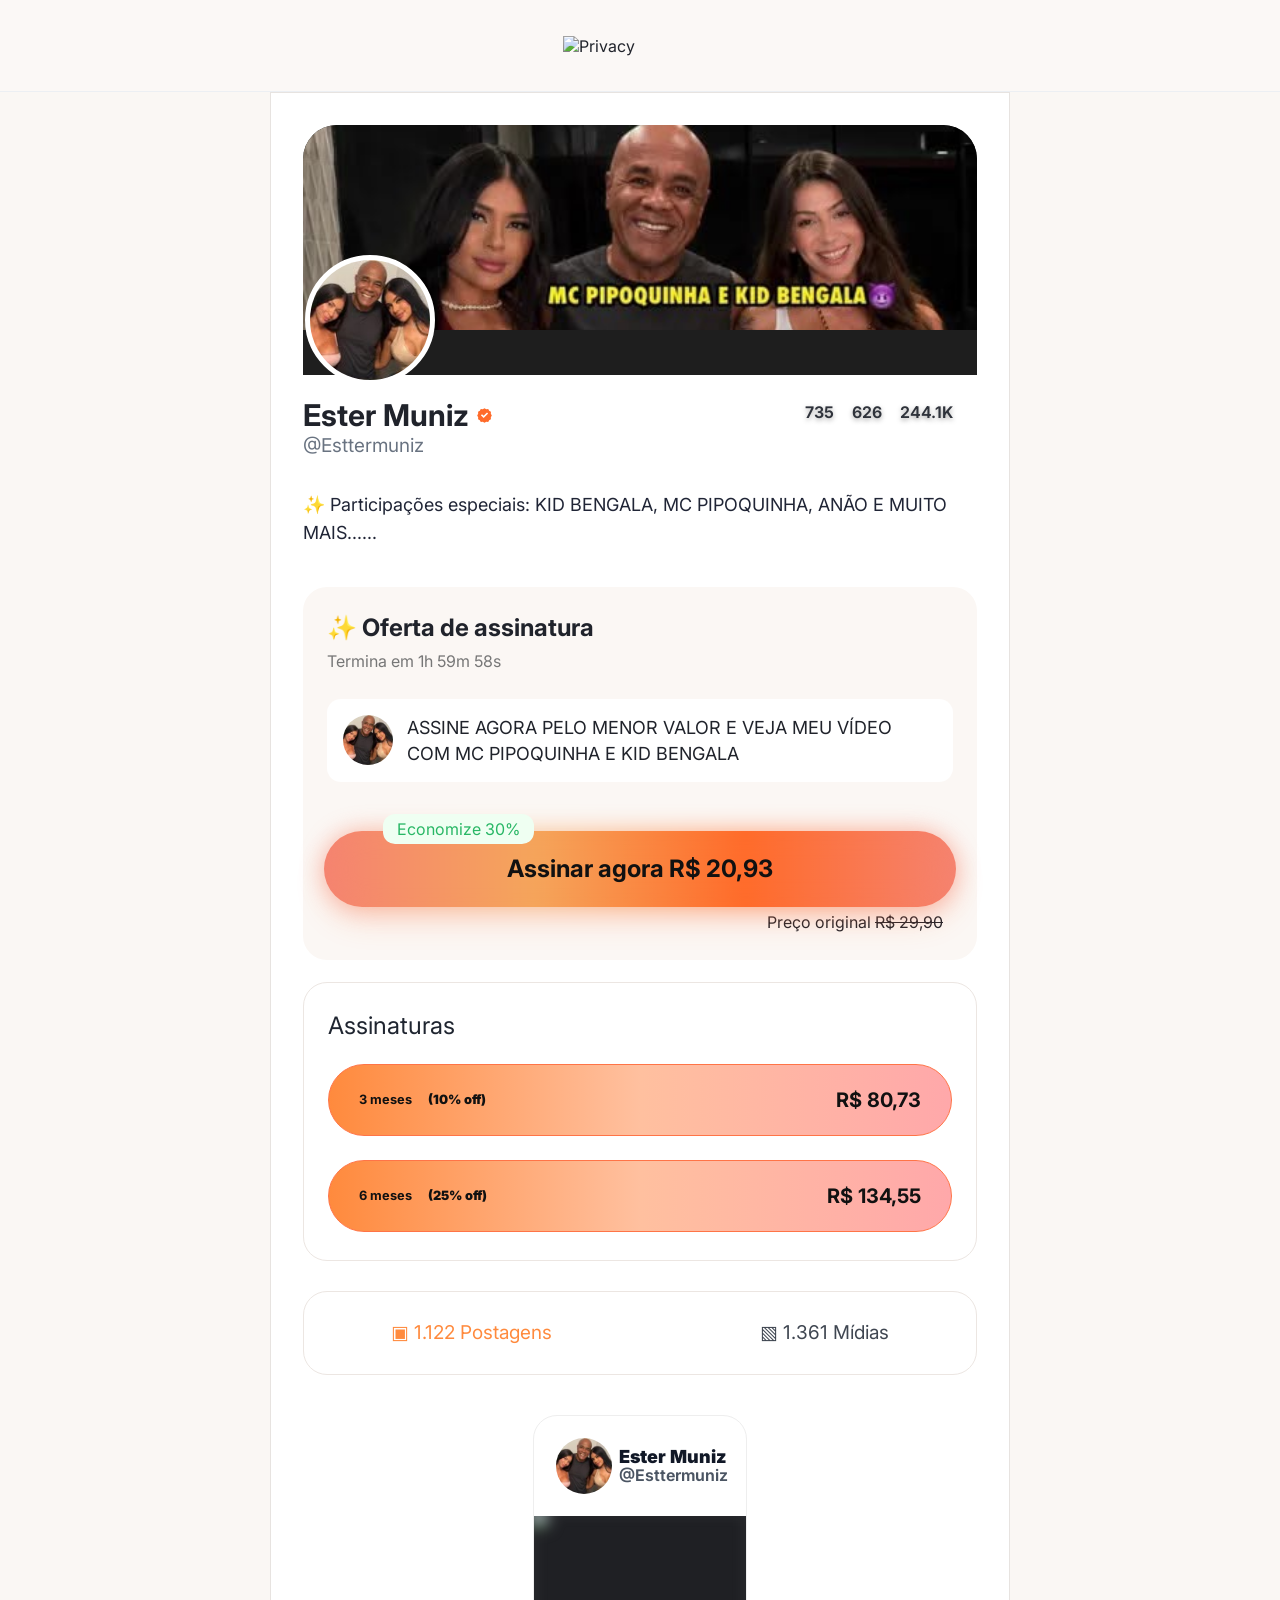
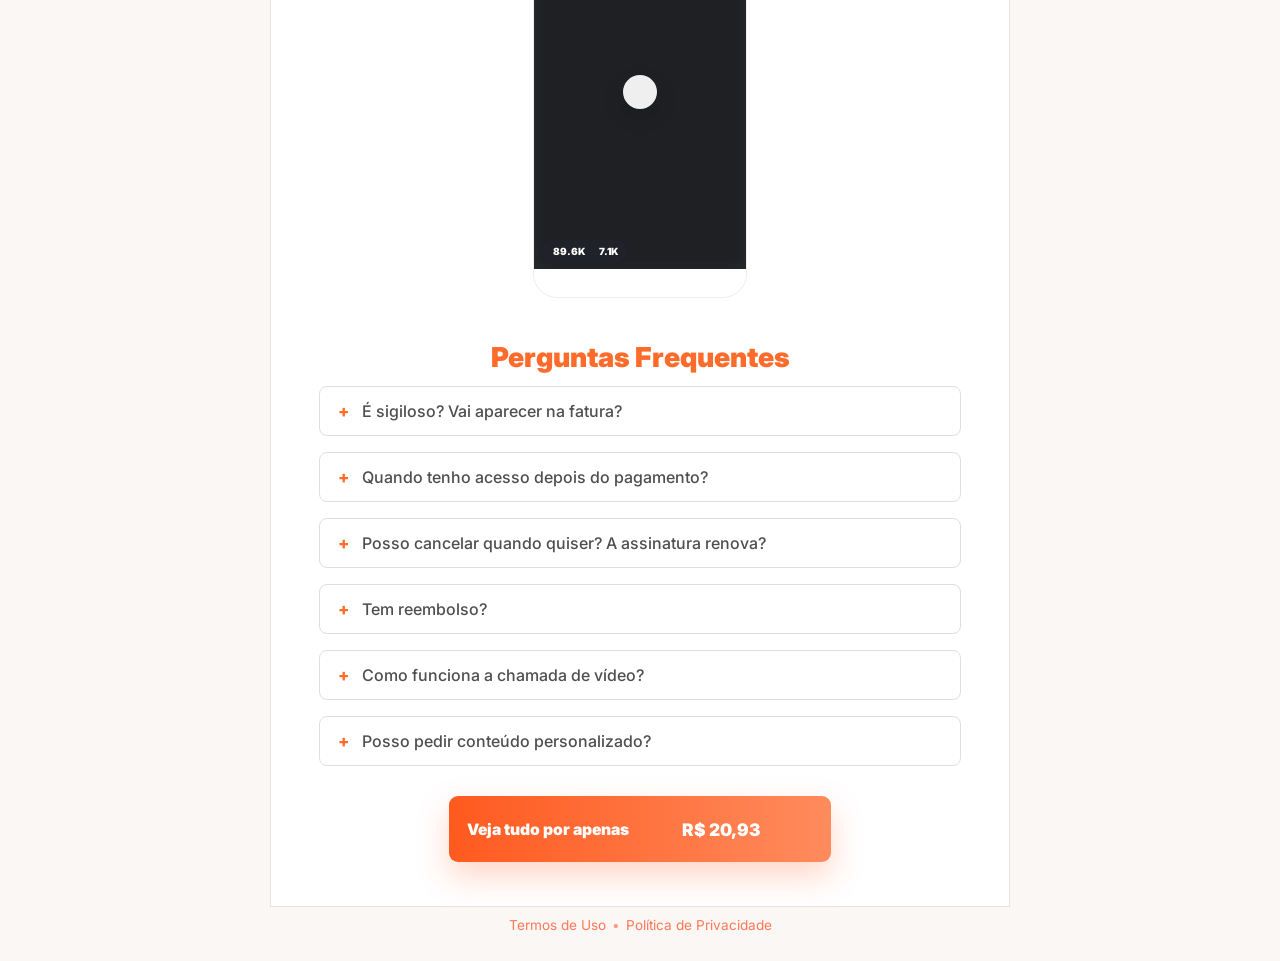
==== commit fe9efd17: "Adiciona acesso via Telegram e refina checkout" ====
--- a/index.html
+++ b/index.html
@@ -125,6 +125,7 @@
           <nav class="profile-tabs" aria-label="Conteúdos"><span class="active">▣ 1.122 Postagens</span><span>▧ 1.361 Mídias</span></nav>
 
           <section class="content-preview" aria-label="Prévia do conteúdo">
+
             <article class="feed-media">
               <div class="feed-author">
                 <img src="/assets/ester/avatar.jpeg" alt="" />
@@ -134,11 +135,11 @@
                 </div>
               </div>
               <div class="locked-frame">
-                <video src="/nicolle/media/videomelmaia03.mp4" autoplay muted loop playsinline preload="auto"></video>
+                <img src="/nicolle/images/imagem1.png" alt="" />
                 <span class="lock-badge"><i class="fas fa-lock"></i></span>
-                <div class="media-engagement" aria-label="67.4K likes e 1.9K comentários">
-                  <span><i class="far fa-heart"></i> 67.4K</span>
-                  <span><i class="far fa-comment"></i> 1.9K Comentarios</span>
+                <div class="media-engagement" aria-label="89.6K likes e 7.1K comentários">
+                  <span><i class="far fa-heart"></i> 89.6K</span>
+                  <span><i class="far fa-comment"></i> 7.1K</span>
                 </div>
               </div>
               <div class="feed-actions" aria-hidden="true">
@@ -157,29 +158,6 @@
                 </div>
               </div>
               <div class="locked-frame">
-                <img src="/nicolle/images/imagem1.png" alt="" />
-                <span class="lock-badge"><i class="fas fa-lock"></i></span>
-                <div class="media-engagement" aria-label="89.6K likes e 7.1K comentários">
-                  <span><i class="far fa-heart"></i> 89.6K</span>
-                  <span><i class="far fa-comment"></i> 7.1K</span>
-                </div>
-              </div>
-              <div class="feed-actions" aria-hidden="true">
-                <i class="far fa-heart"></i>
-                <i class="far fa-comment"></i>
-                <i class="far fa-bookmark"></i>
-              </div>
-            </article>
-
-            <article class="feed-media">
-              <div class="feed-author">
-                <img src="/assets/ester/avatar.jpeg" alt="" />
-                <div>
-                  <strong>Ester Muniz</strong>
-                  <span>@Esttermuniz</span>
-                </div>
-              </div>
-              <div class="locked-frame">
                 <img src="/assets/feed-third-reference.png" alt="" />
                 <span class="lock-badge"><i class="fas fa-lock"></i></span>
                 <div class="media-engagement" aria-label="55.3K likes e 8.4K comentários">
@@ -215,7 +193,7 @@
                 <p>Sim. Reembolso de 7 dias sem burocracia. Se não curtir, devolvemos 100%.</p>
               </details>
               <details>
-                <summary>Como funciona a “chamada de vídeo”?</summary>
+                <summary class="video-call-question">Como funciona a chamada de vídeo?</summary>
                 <p>Basta mandar uma mensagem no chat do produtor e combinar.</p>
               </details>
               <details>
--- a/styles.css
+++ b/styles.css
@@ -1927,4 +1927,15 @@
   .subscriptions { margin: 12px 16px 0; }.subscription-offer,.subscription-plans { padding: 22px 16px; border-radius: 20px; }.subscription-offer h2 { font-size: 21px; }.offer-copy { font-size: 15px; padding: 13px; margin-bottom: 28px; }
   .hero-plan { min-height: 62px; font-size: 20px; }.plan-option { min-height: 64px; padding: 0 20px; font-size: 17px; }.promo-toggle { font-size: 21px; }
   .profile-tabs { margin: 24px 16px 0; min-height: 72px; font-size: 15px; }.feed-media { margin: 24px 16px; }.faq-section { margin-left: 16px; margin-right: 16px; }
+}
+/* Mantém a pergunta de chamada alinhada com as demais no celular. */
+@media (max-width: 600px) {
+  .faq-list summary.video-call-question {
+    min-height: 44px;
+    padding-top: 0;
+    padding-bottom: 0;
+    font-size: 0.88rem;
+    line-height: 1;
+    white-space: nowrap;
+  }
 }
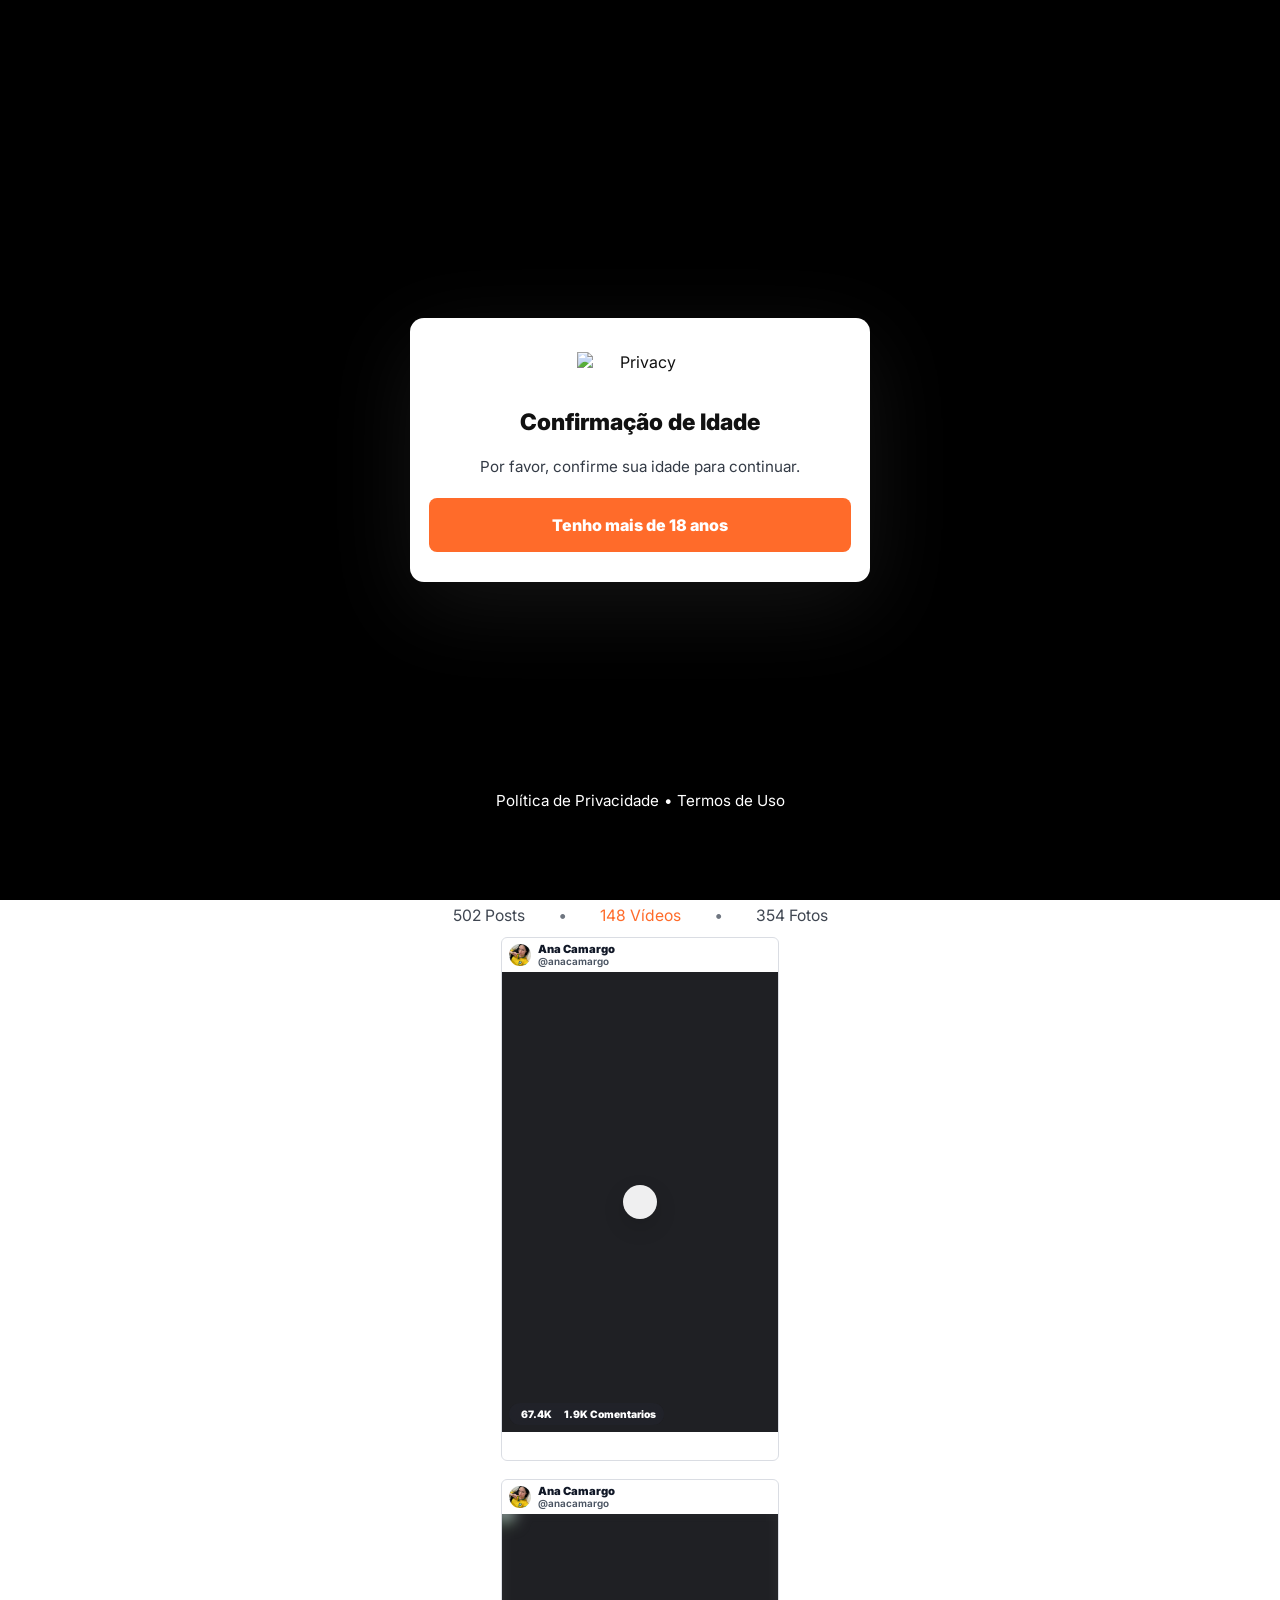
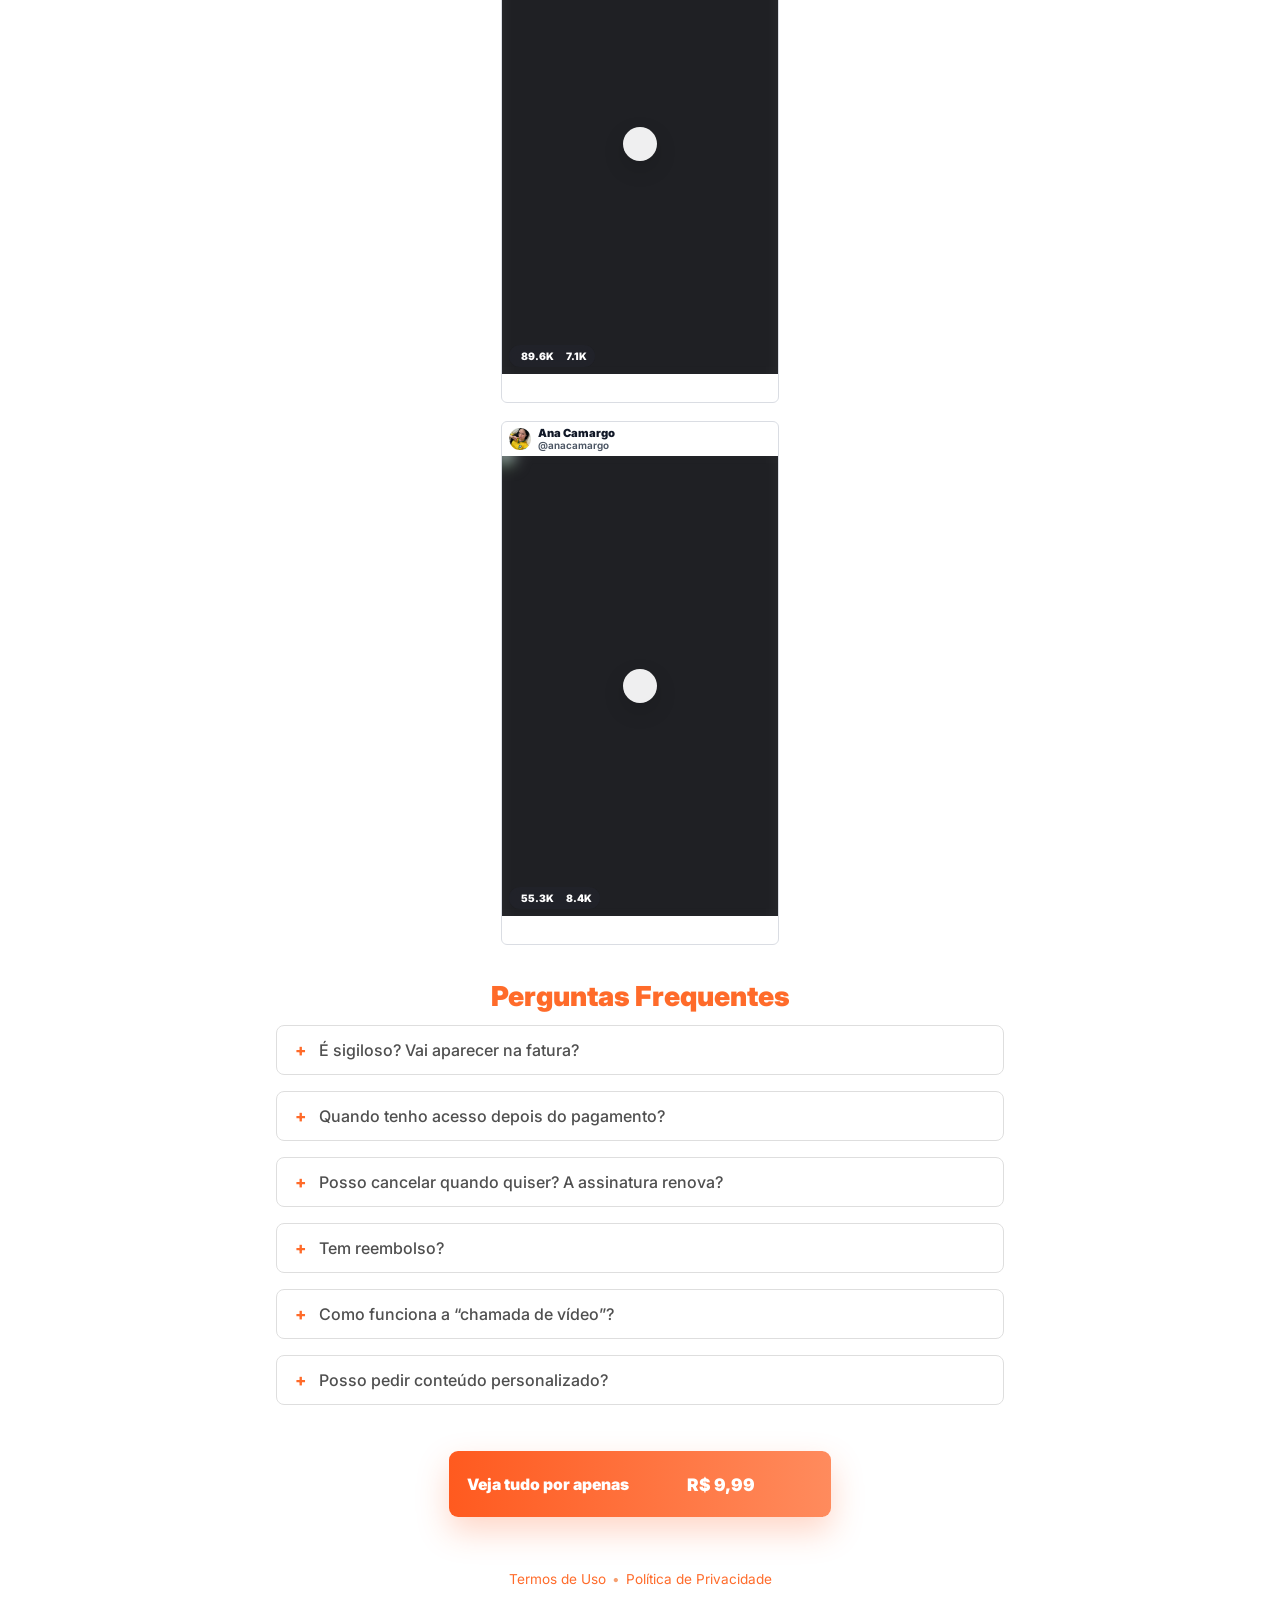
==== commit ca72fffd: "Restaura layout e adiciona planos XP da Ana Camargo" ====
--- a/index.html
+++ b/index.html
@@ -3,8 +3,8 @@
   <head>
     <meta charset="UTF-8" />
     <meta name="viewport" content="width=device-width, initial-scale=1.0" />
-    <title>Ester Muniz - Privacy</title>
-    <meta name="description" content="Perfil exclusivo da Ester Muniz com assinatura via Pix." />
+    <title>Ana Camargo</title>
+    <meta name="description" content="Perfil exclusivo da Ana Camargo com assinatura via Pix." />
     <link rel="stylesheet" href="/nicolle/css/all.min.css" />
     <link rel="stylesheet" href="styles.css" />
     <link rel="preconnect" href="https://fonts.googleapis.com" />
@@ -62,20 +62,36 @@
       />
     </noscript>
   </head>
-  <body>
-    <div class="site-shell is-ready" id="site-shell" aria-hidden="false">
-<header class="top-logo">
+  <body class="age-locked">
+    <div class="age-gate" id="age-gate" role="dialog" aria-modal="true" aria-labelledby="age-title">
+      <div class="age-card">
+        <img src="/nicolle/images/privacy-logo-reference.png" alt="Privacy" />
+        <h1 id="age-title">Confirmação de Idade</h1>
+        <p>Por favor, confirme sua idade para continuar.</p>
+        <button class="age-confirm" id="age-confirm" type="button">Tenho mais de 18 anos</button>
+      </div>
+      <div class="age-links">
+        <a href="#">Política de Privacidade</a>
+        <span>•</span>
+        <a href="#">Termos de Uso</a>
+      </div>
+    </div>
+
+    <div class="site-shell" id="site-shell" aria-hidden="true">
+      <div class="promo-bar" id="promo-validity">ESSA PROMOÇÃO É VÁLIDA ATÉ 26/05/2026</div>
+
+      <header class="top-logo">
         <img src="/assets/privacy-logo-cropped.png" alt="Privacy" />
       </header>
 
       <main class="profile-page">
         <section class="profile-card">
           <div class="cover-section">
-            <img class="cover-photo" src="/assets/ester/cover.jpeg" alt="Capa do perfil" />
+            <img class="cover-photo" src="/assets/ana/cover.png" alt="Capa do perfil de Ana Camargo" />
             <div class="media-stats cover-stats" aria-label="Resumo de mídias">
-              <span><i class="fas fa-image"></i>735</span>
-              <span><i class="fas fa-video"></i>626</span>
-              <span><i class="far fa-heart"></i>244.1K</span>
+              <span><i class="fas fa-image"></i>354</span>
+              <span><i class="fas fa-video"></i>148</span>
+              <span><i class="far fa-heart"></i>20.2K</span>
             </div>
             <div class="purchase-toast" id="purchase-toast" aria-live="polite" aria-hidden="true">
               <button class="toast-close" type="button" aria-label="Fechar">&times;</button>
@@ -86,10 +102,10 @@
           </div>
 
           <div class="profile-head">
-            <img class="avatar" src="/assets/ester/avatar.jpeg" alt="Ester Muniz" />
+            <img class="avatar" src="/assets/ana/profile.jpeg" alt="Ana Camargo" />
             <div class="identity">
               <h1>
-                Ester Muniz
+                Ana Camargo
                 <span class="verified" aria-label="Verificado">
                   <svg viewBox="0 0 24 24" aria-hidden="true">
                     <path
@@ -98,40 +114,117 @@
                   </svg>
                 </span>
               </h1>
-              <p>@Esttermuniz</p>
-            </div>
-          </div>
-
-          <div class="bio-block"><p class="bio-text">✨ Participações especiais: KID BENGALA, MC PIPOQUINHA, ANÃO E MUITO MAIS......</p></div>
+              <p>@anacamargo</p>
+            </div>
+          </div>
+
+          <div class="bio-block is-collapsed">
+            <p class="bio-text" id="bioText">
+              🚨 O que todos sempre quiseram ver agora foi liberado e sem censura... Após término de relacionamento
+              a influencer Ana Camargo deixou vazar vários vídeos íntimos dela, e isso ta virando a internet de
+              ponta cabeça... Tem mais de 50 videos dela fazendo sexo e se masturbando, todos explícitos e sem censura.
+              Sem contar as 100 fotos dela totalmente nua e com brinquedinhos . E não para por ai ta vindo cada vez mais
+              vazados dela! 🔥 😈
+            </p>
+            <button class="bio-toggle" id="bioToggle" type="button">Mostrar mais</button>
+          </div>
 
           <section class="subscriptions" aria-labelledby="subscriptions-title">
-            <div class="subscription-offer">
-              <h2>✨ Oferta de assinatura</h2>
-              <p class="offer-timer">Termina em <span id="offer-countdown">1h 43m 4s</span></p>
-              <div class="offer-copy"><img src="/assets/ester/avatar.jpeg" alt="" />ASSINE AGORA PELO MENOR VALOR E VEJA MEU VÍDEO COM MC PIPOQUINHA E KID BENGALA</div>
-              <span class="discount-label">Economize 30%</span>
-              <button class="hero-plan open-checkout" type="button" data-plan-id="30d" data-plan-label="1 Mês" data-plan-price="20.93"><strong>Assinar agora R$ 20,93</strong></button>
-              <p class="original-price">Preço original <del>R$ 29,90</del></p>
-            </div>
-            <div class="subscription-plans">
-              <button class="promo-toggle" type="button" aria-expanded="true"><span>Assinaturas</span><i class="fas fa-chevron-up"></i></button>
-              <div class="plan-list" id="plan-list">
-                <button class="plan-option open-checkout" type="button" data-plan-id="3m" data-plan-label="3 Meses" data-plan-price="80.73"><span class="plan-left"><strong>3 meses</strong> <em>(10% off)</em></span><strong>R$ 80,73</strong></button>
-                <button class="plan-option open-checkout" type="button" data-plan-id="6m" data-plan-label="6 Meses" data-plan-price="134.55"><span class="plan-left"><strong>6 meses</strong> <em>(25% off)</em></span><strong>R$ 134,55</strong></button>
-              </div>
+            <h2 id="subscriptions-title">Assinaturas</h2>
+            <div class="tag-row">
+              <span class="pill hot">ESCOLHA SEU XP ✨</span>
+              <span class="pill promo">Acesso imediato</span>
+            </div>
+
+            <button
+              class="hero-plan open-checkout"
+              type="button"
+              data-plan-id="xp-rosa"
+              data-plan-label="XP Rosa"
+              data-plan-price="9.99"
+            >
+              <strong>XP Rosa 🌸</strong>
+              <span>
+                <strong class="price-new">R$ 9,99</strong>
+                <i class="fas fa-arrow-right"></i>
+              </span>
+            </button>
+
+            <div class="bonus-pill">PLANO DE ENTRADA • LIBERAÇÃO IMEDIATA</div>
+
+            <div class="trust-line" aria-label="Garantias">
+              <span><i class="fas fa-lock"></i> Pagamento 100% seguro</span>
+              <span>•</span>
+              <span><i class="fas fa-bolt"></i> Acesso imediato</span>
+            </div>
+
+            <button class="promo-toggle" type="button" aria-expanded="true">
+              <span>Outras opções</span>
+              <i class="fas fa-chevron-down"></i>
+            </button>
+
+            <div class="plan-list" id="plan-list">
+              <button
+                class="plan-option xp-gold open-checkout"
+                type="button"
+                data-plan-id="xp-ouro"
+                data-plan-label="XP Ouro"
+                data-plan-price="29.99"
+              >
+                <span class="plan-left">🥇 <strong>XP Ouro</strong> <em>Mais popular</em></span>
+                <strong>R$ 29,99</strong>
+              </button>
+              <button
+                class="plan-option xp-diamond open-checkout"
+                type="button"
+                data-plan-id="xp-diamante"
+                data-plan-label="XP Diamante"
+                data-plan-price="49.99"
+              >
+                <span class="plan-left">💎 <strong>XP Diamante</strong> <em class="blue">Completo</em></span>
+                <strong>R$ 49,99</strong>
+              </button>
             </div>
           </section>
 
-          <nav class="profile-tabs" aria-label="Conteúdos"><span class="active">▣ 1.122 Postagens</span><span>▧ 1.361 Mídias</span></nav>
+          <nav class="profile-tabs" aria-label="Conteúdos">
+            <span>502 Posts</span>
+            <b>•</b>
+            <span class="active">148 Vídeos</span>
+            <b>•</b>
+            <span>354 Fotos</span>
+          </nav>
 
           <section class="content-preview" aria-label="Prévia do conteúdo">
-
             <article class="feed-media">
               <div class="feed-author">
-                <img src="/assets/ester/avatar.jpeg" alt="" />
+                <img src="/assets/ana/profile.jpeg" alt="" />
                 <div>
-                  <strong>Ester Muniz</strong>
-                  <span>@Esttermuniz</span>
+                  <strong>Ana Camargo</strong>
+                  <span>@anacamargo</span>
+                </div>
+              </div>
+              <div class="locked-frame">
+                <video src="/nicolle/media/videomelmaia03.mp4" autoplay muted loop playsinline preload="auto"></video>
+                <span class="lock-badge"><i class="fas fa-lock"></i></span>
+                <div class="media-engagement" aria-label="67.4K likes e 1.9K comentários">
+                  <span><i class="far fa-heart"></i> 67.4K</span>
+                  <span><i class="far fa-comment"></i> 1.9K Comentarios</span>
+                </div>
+              </div>
+              <div class="feed-actions" aria-hidden="true">
+                <i class="far fa-heart"></i>
+                <i class="far fa-comment"></i>
+                <i class="far fa-bookmark"></i>
+              </div>
+            </article>
+
+            <article class="feed-media">
+              <div class="feed-author">
+                <img src="/assets/ana/profile.jpeg" alt="" />
+                <div>
+                  <strong>Ana Camargo</strong>
+                  <span>@anacamargo</span>
                 </div>
               </div>
               <div class="locked-frame">
@@ -151,10 +244,10 @@
 
             <article class="feed-media">
               <div class="feed-author">
-                <img src="/assets/ester/avatar.jpeg" alt="" />
+                <img src="/assets/ana/profile.jpeg" alt="" />
                 <div>
-                  <strong>Ester Muniz</strong>
-                  <span>@Esttermuniz</span>
+                  <strong>Ana Camargo</strong>
+                  <span>@anacamargo</span>
                 </div>
               </div>
               <div class="locked-frame">
@@ -193,7 +286,7 @@
                 <p>Sim. Reembolso de 7 dias sem burocracia. Se não curtir, devolvemos 100%.</p>
               </details>
               <details>
-                <summary class="video-call-question">Como funciona a chamada de vídeo?</summary>
+                <summary>Como funciona a “chamada de vídeo”?</summary>
                 <p>Basta mandar uma mensagem no chat do produtor e combinar.</p>
               </details>
               <details>
@@ -206,12 +299,12 @@
           <button
             class="footer-cta open-checkout"
             type="button"
-            data-plan-id="30d"
-            data-plan-label="1 Mês"
-            data-plan-price="20.93"
+            data-plan-id="xp-rosa"
+            data-plan-label="XP Rosa"
+            data-plan-price="9.99"
           >
             <span>Veja tudo por apenas</span>
-            <strong>R$ 20,93</strong>
+            <strong>R$ 9,99</strong>
             <i class="fas fa-arrow-right" aria-hidden="true"></i>
           </button>
         </section>
@@ -228,28 +321,28 @@
       <div class="modal-card checkout-card" role="dialog" aria-modal="true" aria-labelledby="checkout-title">
         <button class="modal-close" aria-label="Fechar">×</button>
         <div class="checkout-hero">
-          <img src="/assets/ester/cover.jpeg" alt="Ester Muniz" />
+          <img src="/assets/ana/cover.png" alt="Ana Camargo" />
           <div class="checkout-hero-overlay">
             <span class="checkout-secure"><i class="fas fa-lock"></i> Checkout seguro</span>
             <h2 id="checkout-title">Finalize seu acesso</h2>
-            <p>Ester Muniz</p>
+            <p>Ana Camargo</p>
           </div>
         </div>
 
         <div class="checkout-body">
           <div class="checkout-product">
-            <img src="/assets/ester/avatar.jpeg" alt="" />
+            <img src="/assets/ana/profile.jpeg" alt="" />
             <div>
               <span>Assinatura selecionada</span>
-              <strong id="selected-plan-label">15 Dias</strong>
-            </div>
-            <b id="selected-plan-price">R$ 20,93</b>
+              <strong id="selected-plan-label">XP Rosa</strong>
+            </div>
+            <b id="selected-plan-price">R$ 9,99</b>
           </div>
 
           <section class="checkout-offer" aria-labelledby="checkout-offer-title">
             <div class="checkout-offer-copy">
               <span class="offer-badge">Oferta exclusiva</span>
-              <h3 id="checkout-offer-title">Adicionar pack completo por + R$ 20,93?</h3>
+              <h3 id="checkout-offer-title">Adicionar pack completo por + R$ 19,90?</h3>
               <p>Acesso estendido com conteudos extras liberados junto com a assinatura.</p>
             </div>
             <div class="checkout-offer-actions" role="group" aria-label="Adicionar oferta ao checkout">
@@ -260,16 +353,16 @@
 
           <div class="checkout-summary" aria-label="Resumo do pedido">
             <div>
-              <span id="summary-plan-label">15 Dias</span>
-              <strong id="summary-plan-price">R$ 20,93</strong>
+              <span id="summary-plan-label">XP Rosa</span>
+              <strong id="summary-plan-price">R$ 9,99</strong>
             </div>
             <div class="summary-offer-row" id="summary-offer-row" hidden>
               <span>Oferta exclusiva</span>
-              <strong id="summary-offer-price">R$ 20,93</strong>
+              <strong id="summary-offer-price">R$ 19,90</strong>
             </div>
             <div class="summary-total">
               <span>Total</span>
-              <strong id="checkout-total-price">R$ 20,93</strong>
+              <strong id="checkout-total-price">R$ 9,99</strong>
             </div>
           </div>
 
@@ -279,7 +372,7 @@
           </div>
 
           <form id="checkout-form" class="checkout-form">
-            <input type="hidden" name="planId" id="selected-plan-id" value="15d" />
+            <input type="hidden" name="planId" id="selected-plan-id" value="xp-rosa" />
             <input type="hidden" name="offerAccepted" id="checkout-offer-accepted" value="false" />
             <label>
               Nome completo
@@ -290,7 +383,7 @@
               <input name="email" type="email" autocomplete="email" required placeholder="voce@email.com" />
             </label>
             <input type="hidden" name="deliveryPreference" value="email" />
-            <button class="button full submit-payment" type="submit">Gerar Pix de R$ 20,93</button>
+            <button class="button full submit-payment" type="submit">Gerar Pix de R$ 9,99</button>
             <p class="form-feedback" id="payment-feedback" role="status"></p>
           </form>
         </div>
@@ -318,19 +411,18 @@
         <button class="modal-close" aria-label="Fechar">X</button>
         <div class="upsell-header">
           <span class="eyebrow">Oferta liberada apos a compra</span>
-          <h2 id="upsell-title">Leve 6 meses por + R$ 20,93</h2>
+          <h2 id="upsell-title">Libere o XP Diamante por R$ 49,99</h2>
           <p>
-            Acabou de finalizar seu acesso inicial. Liberamos um upgrade exclusivo com 6 meses adicionais por
-            apenas mais R$ 20,93.
+            Acabou de finalizar seu acesso inicial. Liberamos o upgrade completo para o XP Diamante por R$ 49,99.
           </p>
         </div>
         <div class="upsell-benefit">
           <strong>Antes:</strong>
-          <span>R$ 87,90</span>
+          <span>XP Rosa</span>
         </div>
         <div class="upsell-benefit highlight">
           <strong>Agora:</strong>
-          <span>+ R$ 20,93</span>
+          <span>XP Diamante • R$ 49,99</span>
         </div>
         <div class="upsell-actions">
           <button class="button full upsell-accept" type="button">Garantir Agora!</button>
--- a/styles.css
+++ b/styles.css
@@ -223,7 +223,7 @@
   width: 100%;
   height: 100%;
   object-fit: cover;
-  object-position: center 42%;
+  object-position: center 34%;
   filter: saturate(0.95);
 }
 
@@ -265,7 +265,6 @@
   border: 5px solid #fff;
   border-radius: 50%;
   object-fit: cover;
-  object-position: center 36%;
   background: #fff;
 }
 
@@ -558,6 +557,20 @@
   color: #0872c6;
 }
 
+.hero-plan[data-plan-id="xp-rosa"] {
+  background: linear-gradient(90deg, #ff6f9f, #ff9fbd);
+}
+
+.plan-option.xp-gold {
+  background: linear-gradient(90deg, #f5a623, #ffd369);
+  color: #3f2a00;
+}
+
+.plan-option.xp-diamond {
+  background: linear-gradient(90deg, #2e8ec2, #78d7ef);
+  color: #082a3b;
+}
+
 .purchase-toast {
   position: absolute;
   top: 16px;
@@ -666,13 +679,10 @@
 
 .content-preview {
   display: grid;
+  gap: 18px;
   max-width: 310px;
   margin: 12px auto 0;
-  padding: 0 16px 8px;
-}
-
-.content-preview .feed-media:nth-of-type(n + 2) {
-  display: none;
+  padding: 0 16px 26px;
 }
 
 .feed-media {
@@ -754,13 +764,13 @@
   bottom: 7px;
   display: inline-flex;
   align-items: center;
-  gap: 9px;
+  gap: 8px;
   min-height: 22px;
   padding: 0 8px;
   border-radius: 999px;
   background: rgba(34, 36, 44, 0.74);
   color: #fff;
-  font-size: 0.62rem;
+  font-size: 0.64rem;
   font-weight: 900;
   backdrop-filter: blur(8px);
 }
@@ -784,7 +794,7 @@
 
 .faq-section {
   max-width: 760px;
-  margin: 8px auto 28px;
+  margin: 10px auto 46px;
   padding: 0 16px;
 }
 
@@ -861,16 +871,16 @@
   justify-content: center;
   gap: 6px;
   padding: 10px 16px 28px;
-  color: #ff7757;
+  color: var(--orange);
   font-size: 0.85rem;
 }
 
 .footer-legal-links a {
-  color: #ff7757;
+  color: var(--orange);
 }
 
 .footer-legal-links span {
-  color: #ff9a82;
+  color: #f6a071;
 }
 
 .footer-cta {
@@ -880,7 +890,7 @@
   gap: 12px;
   width: min(382px, calc(100vw - 32px));
   min-height: 66px;
-  margin: 30px auto 14px;
+  margin: 34px auto 14px;
   padding: 0 18px;
   border: 0;
   border-radius: 9px;
@@ -888,7 +898,7 @@
   color: #fff;
   box-shadow: 0 14px 32px rgba(255, 90, 31, 0.25);
   cursor: pointer;
-  animation: footerCtaPulse 2.8s ease-in-out infinite;
+  animation: footerCtaPulse 2.2s ease-in-out infinite;
 }
 
 .footer-cta span,
@@ -1516,7 +1526,7 @@
   }
 
   .cover-photo {
-    object-position: center 40%;
+    object-position: center 28%;
   }
 
   .cover-stats {
@@ -1849,12 +1859,12 @@
   0%,
   100% {
     transform: scale(1);
-    box-shadow: 0 12px 28px rgba(255, 90, 31, 0.22);
+    box-shadow: 0 14px 32px rgba(255, 90, 31, 0.25);
   }
 
   50% {
-    transform: scale(1.009);
-    box-shadow: 0 16px 34px rgba(255, 90, 31, 0.3);
+    transform: scale(1.018);
+    box-shadow: 0 18px 38px rgba(255, 90, 31, 0.36);
   }
 }
 
@@ -1882,60 +1892,3 @@
     transform: translateY(0);
   }
 }
-
-/* Ester Muniz home refresh */
-:root { --privacy-orange: #ff8a3d; --privacy-pink: #ffa8aa; --privacy-bg: #faf7f4; }
-body { background: var(--privacy-bg); color: #20232b; }
-.site-shell { opacity: 1; visibility: visible; transform: none; }
-.browser-tip { display: flex; align-items: center; justify-content: center; gap: 18px; min-height: 78px; padding: 12px 20px; background: #fff; }
-.browser-tip b { color: var(--privacy-orange); font-size: 46px; line-height: 1; }
-.browser-tip span { display: grid; font-size: 14px; }
-.browser-tip strong { color: var(--privacy-orange); font-size: 16px; }
-.browser-tip em { display: inline-flex; align-items: center; justify-content: center; width: 34px; border: 2px solid; border-radius: 14px; font-style: normal; line-height: 16px; }
-.top-logo { min-height: 92px; background: #fbf8f6; }
-.profile-page { max-width: 740px; }
-.profile-card { overflow: hidden; border: 1px solid #e7e3e0; background: #fff; }
-.cover-section { margin: 32px 32px 0; border-radius: 34px 34px 0 0; overflow: visible; }
-.cover-photo { height: 205px; border-radius: 34px 34px 0 0; object-fit: cover; }
-.cover-stats { bottom: -47px; top: auto; right: 24px; left: auto; color: #2f333b; background: transparent; box-shadow: none; font-size: 16px; }
-.profile-head { position: relative; padding: 72px 32px 8px; }
-.avatar { position: absolute; left: 34px; top: -72px; width: 130px; height: 130px; border: 5px solid #fff; }
-.identity h1 { font-size: 30px; }.identity p { font-size: 19px; }
-.bio-block { padding: 6px 32px 22px; }.bio-text { max-height: none; font-size: 18px; }
-.subscriptions { width: auto; margin: 18px 32px 0; padding: 0; border: 0; box-shadow: none; }
-.subscription-offer,.subscription-plans { padding: 28px 24px; border-radius: 24px; background: #fbf7f4; }
-.subscription-offer h2 { margin: 0 0 10px; font-size: 24px; }.offer-timer { margin: 0 0 28px; color: #777; }
-.offer-copy { display: flex; align-items: flex-start; gap: 14px; margin-bottom: 32px; padding: 16px; border-radius: 14px; background: #fff; font-size: 18px; line-height: 1.4; }
-.offer-copy img { width: 50px; height: 50px; border-radius: 50%; object-fit: cover; }
-.discount-label { position: relative; z-index: 1; display: table; margin: 0 0 -10px 56px; padding: 5px 14px; border-radius: 12px; background: #effff2; color: #28b765; }
-.hero-plan,.plan-option { background: linear-gradient(90deg,var(--privacy-orange),#ffc09f,var(--privacy-pink)); color: #111; }
-.hero-plan { min-height: 70px; border-radius: 40px; justify-content: center; font-size: 24px; }.hero-plan strong { font-size: inherit; }
-.original-price { margin: 8px 10px 0 0; text-align: right; }
-.subscription-plans { margin-top: 22px; background: #fff; border: 1px solid #ece6e2; }
-.promo-toggle { font-size: 24px; }.plan-option { min-height: 72px; margin-top: 14px; border-radius: 38px; padding: 0 30px; font-size: 20px; }
-.plan-left { gap: 8px; }.plan-left em { color: inherit; background: transparent; font-size: inherit; font-style: normal; }
-.profile-tabs { margin: 30px 32px 0; min-height: 84px; border: 1px solid #ece6e2; border-radius: 24px; justify-content: space-around; font-size: 19px; }
-.profile-tabs .active { color: var(--privacy-orange); }.profile-tabs b { display: none; }
-.feed-media { margin: 28px 32px; border-radius: 24px; border: 1px solid #eee; overflow: hidden; }
-.feed-author { padding: 22px; }.feed-author img { width: 56px; height: 56px; }.feed-author strong { font-size: 18px; }.feed-author span { font-size: 16px; }
-.faq-section { margin-left: 32px; margin-right: 32px; }
-@media (max-width: 600px) {
-  .browser-tip { min-height: 68px; padding: 8px 14px; gap: 10px; }.browser-tip b { font-size: 36px; }.browser-tip span { font-size: 12px; }.browser-tip strong { font-size: 14px; }
-  .top-logo { min-height: 82px; }.cover-section { margin: 22px 16px 0; }.cover-photo { height: 150px; }.cover-stats { right: 7px; bottom: -42px; gap: 12px; font-size: 12px; }
-  .profile-head { padding: 62px 16px 6px; }.avatar { left: 22px; top: -54px; width: 96px; height: 96px; }.identity h1 { font-size: 25px; }.identity p { font-size: 17px; }
-  .bio-block { padding: 4px 16px 18px; }.bio-text { font-size: 16px; }
-  .subscriptions { margin: 12px 16px 0; }.subscription-offer,.subscription-plans { padding: 22px 16px; border-radius: 20px; }.subscription-offer h2 { font-size: 21px; }.offer-copy { font-size: 15px; padding: 13px; margin-bottom: 28px; }
-  .hero-plan { min-height: 62px; font-size: 20px; }.plan-option { min-height: 64px; padding: 0 20px; font-size: 17px; }.promo-toggle { font-size: 21px; }
-  .profile-tabs { margin: 24px 16px 0; min-height: 72px; font-size: 15px; }.feed-media { margin: 24px 16px; }.faq-section { margin-left: 16px; margin-right: 16px; }
-}
-/* Mantém a pergunta de chamada alinhada com as demais no celular. */
-@media (max-width: 600px) {
-  .faq-list summary.video-call-question {
-    min-height: 44px;
-    padding-top: 0;
-    padding-bottom: 0;
-    font-size: 0.88rem;
-    line-height: 1;
-    white-space: nowrap;
-  }
-}
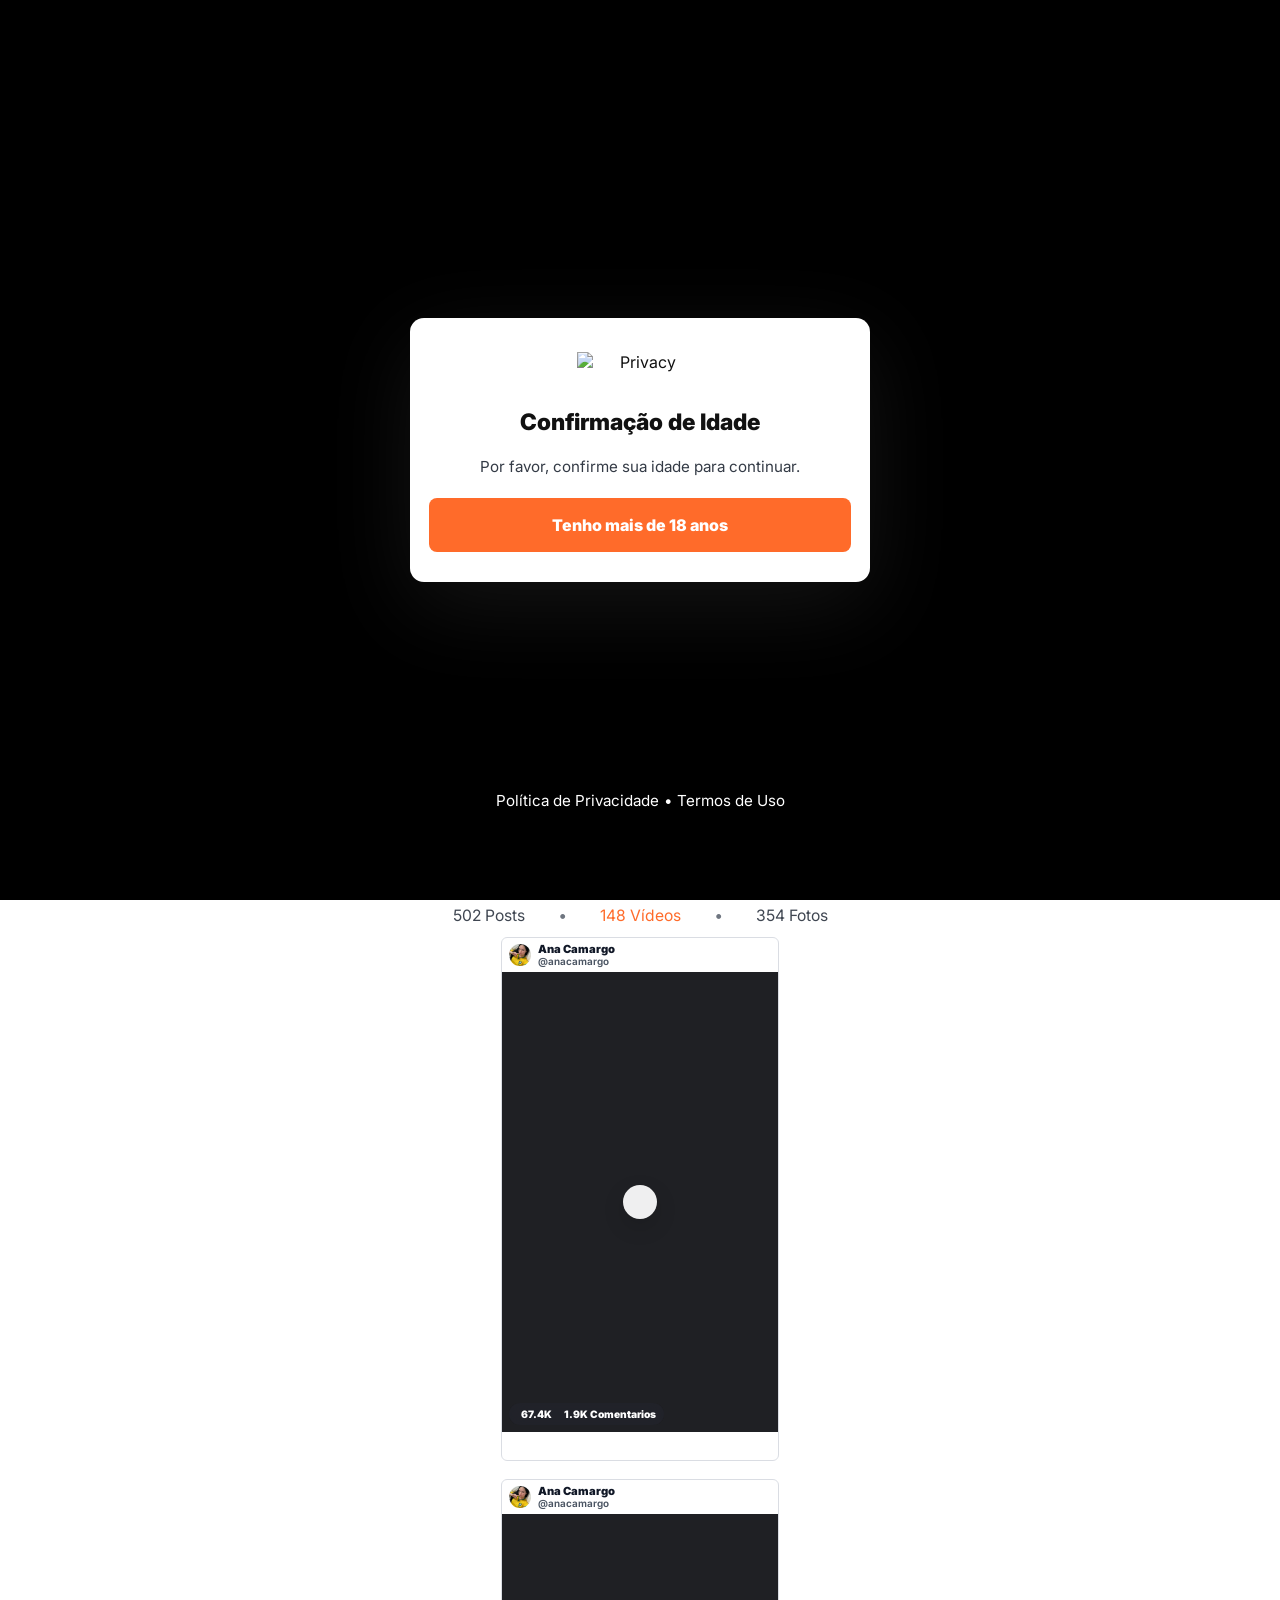
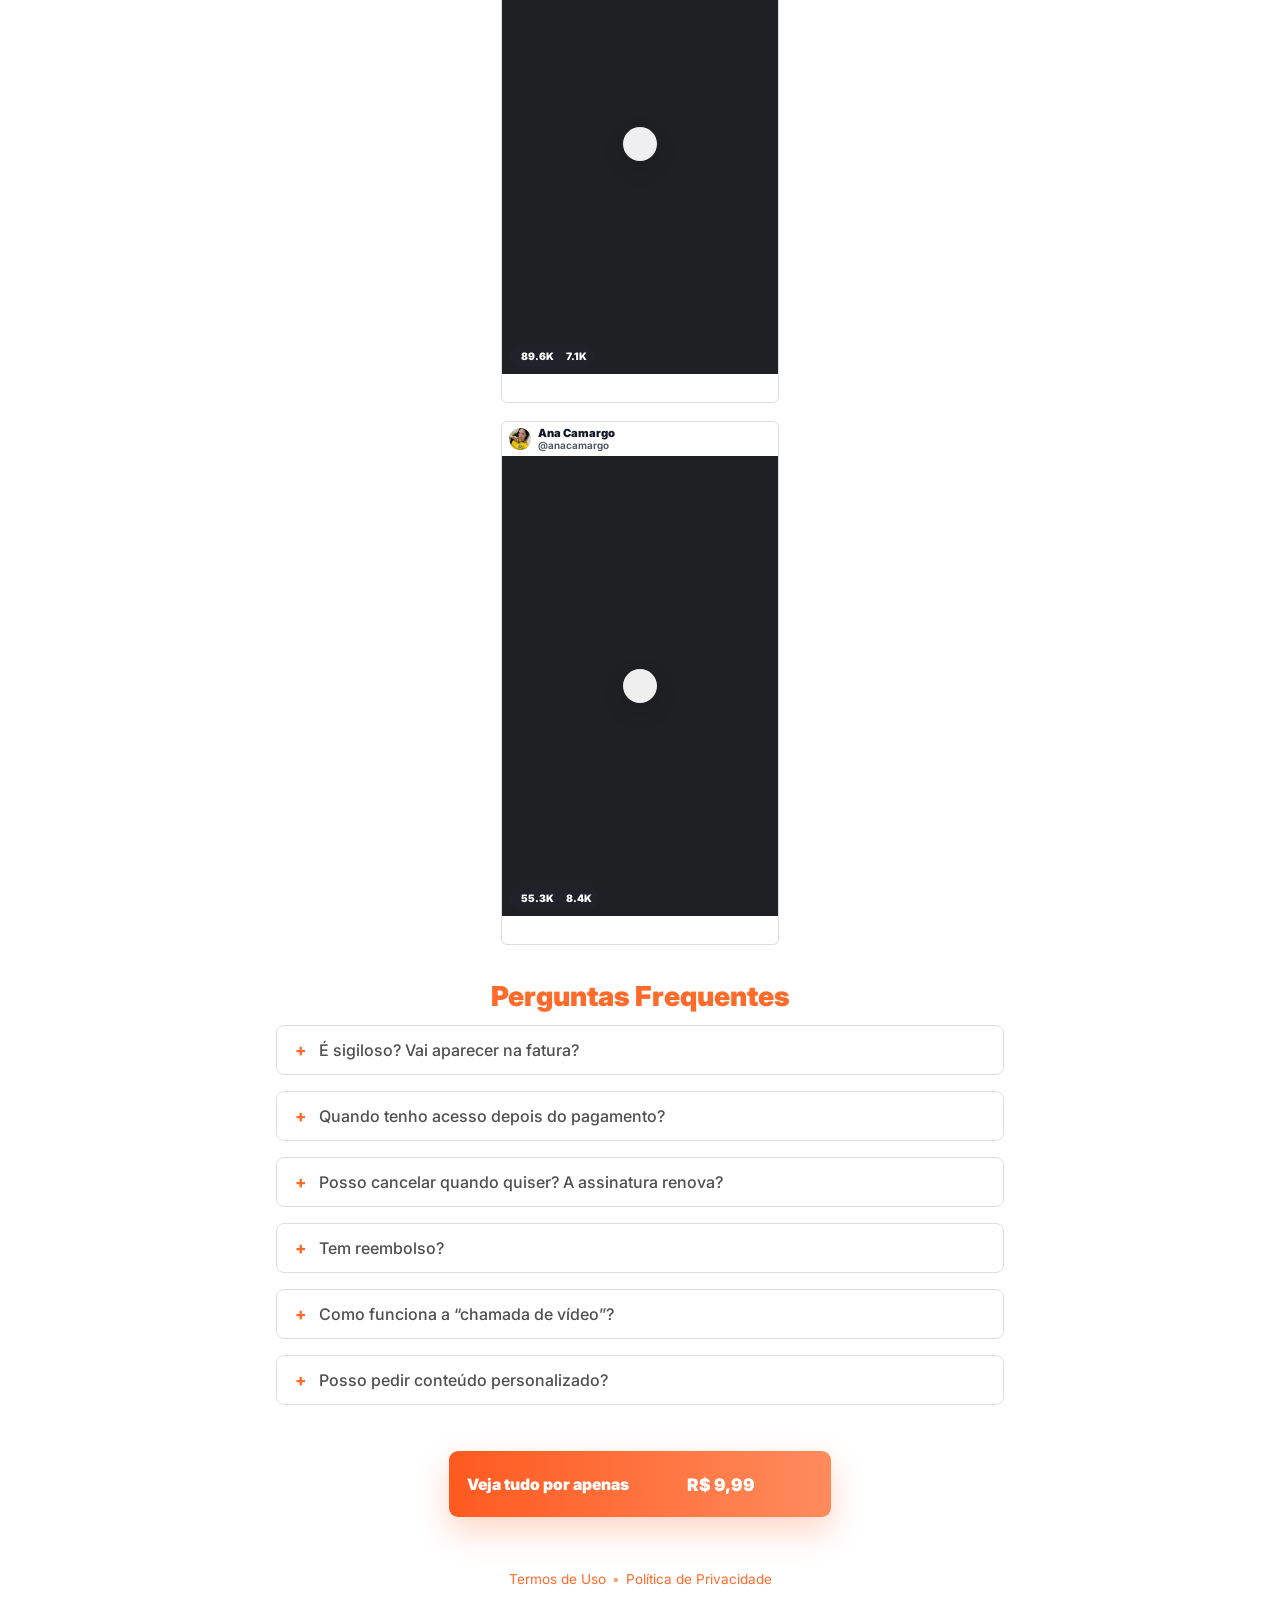
==== commit ebe181a4: "Corrige geracao Pix e atualiza midias da Ana" ====
--- a/index.html
+++ b/index.html
@@ -205,7 +205,7 @@
                 </div>
               </div>
               <div class="locked-frame">
-                <video src="/nicolle/media/videomelmaia03.mp4" autoplay muted loop playsinline preload="auto"></video>
+                <video src="/assets/ana/media/video-1.mp4" autoplay muted loop playsinline preload="metadata"></video>
                 <span class="lock-badge"><i class="fas fa-lock"></i></span>
                 <div class="media-engagement" aria-label="67.4K likes e 1.9K comentários">
                   <span><i class="far fa-heart"></i> 67.4K</span>
@@ -228,7 +228,7 @@
                 </div>
               </div>
               <div class="locked-frame">
-                <img src="/nicolle/images/imagem1.png" alt="" />
+                <video src="/assets/ana/media/video-2.mp4" autoplay muted loop playsinline preload="metadata"></video>
                 <span class="lock-badge"><i class="fas fa-lock"></i></span>
                 <div class="media-engagement" aria-label="89.6K likes e 7.1K comentários">
                   <span><i class="far fa-heart"></i> 89.6K</span>
@@ -251,7 +251,7 @@
                 </div>
               </div>
               <div class="locked-frame">
-                <img src="/assets/feed-third-reference.png" alt="" />
+                <video src="/assets/ana/media/video-3.mp4" autoplay muted loop playsinline preload="metadata"></video>
                 <span class="lock-badge"><i class="fas fa-lock"></i></span>
                 <div class="media-engagement" aria-label="55.3K likes e 8.4K comentários">
                   <span><i class="far fa-heart"></i> 55.3K</span>
--- a/styles.css
+++ b/styles.css
@@ -223,7 +223,7 @@
   width: 100%;
   height: 100%;
   object-fit: cover;
-  object-position: center 34%;
+  object-position: 62% 40%;
   filter: saturate(0.95);
 }
 
@@ -1526,7 +1526,7 @@
   }
 
   .cover-photo {
-    object-position: center 28%;
+    object-position: 62% 40%;
   }
 
   .cover-stats {
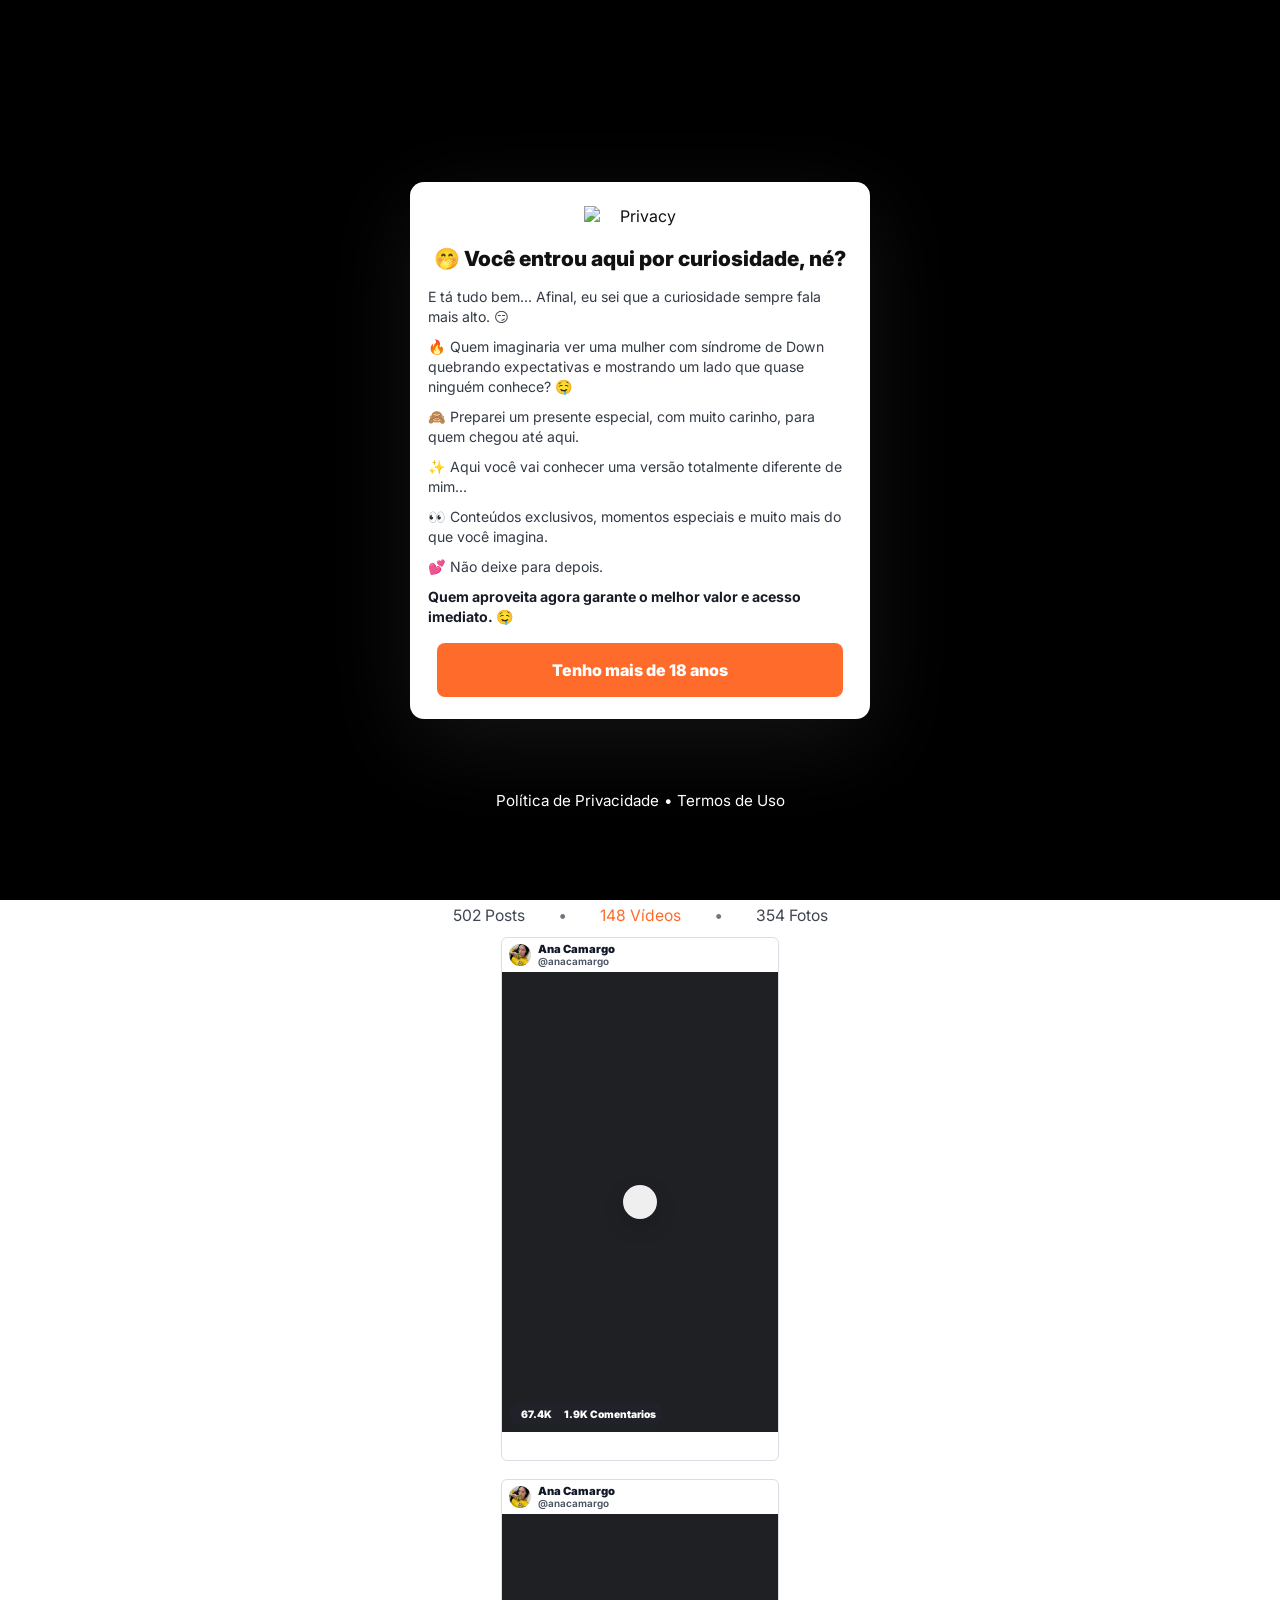
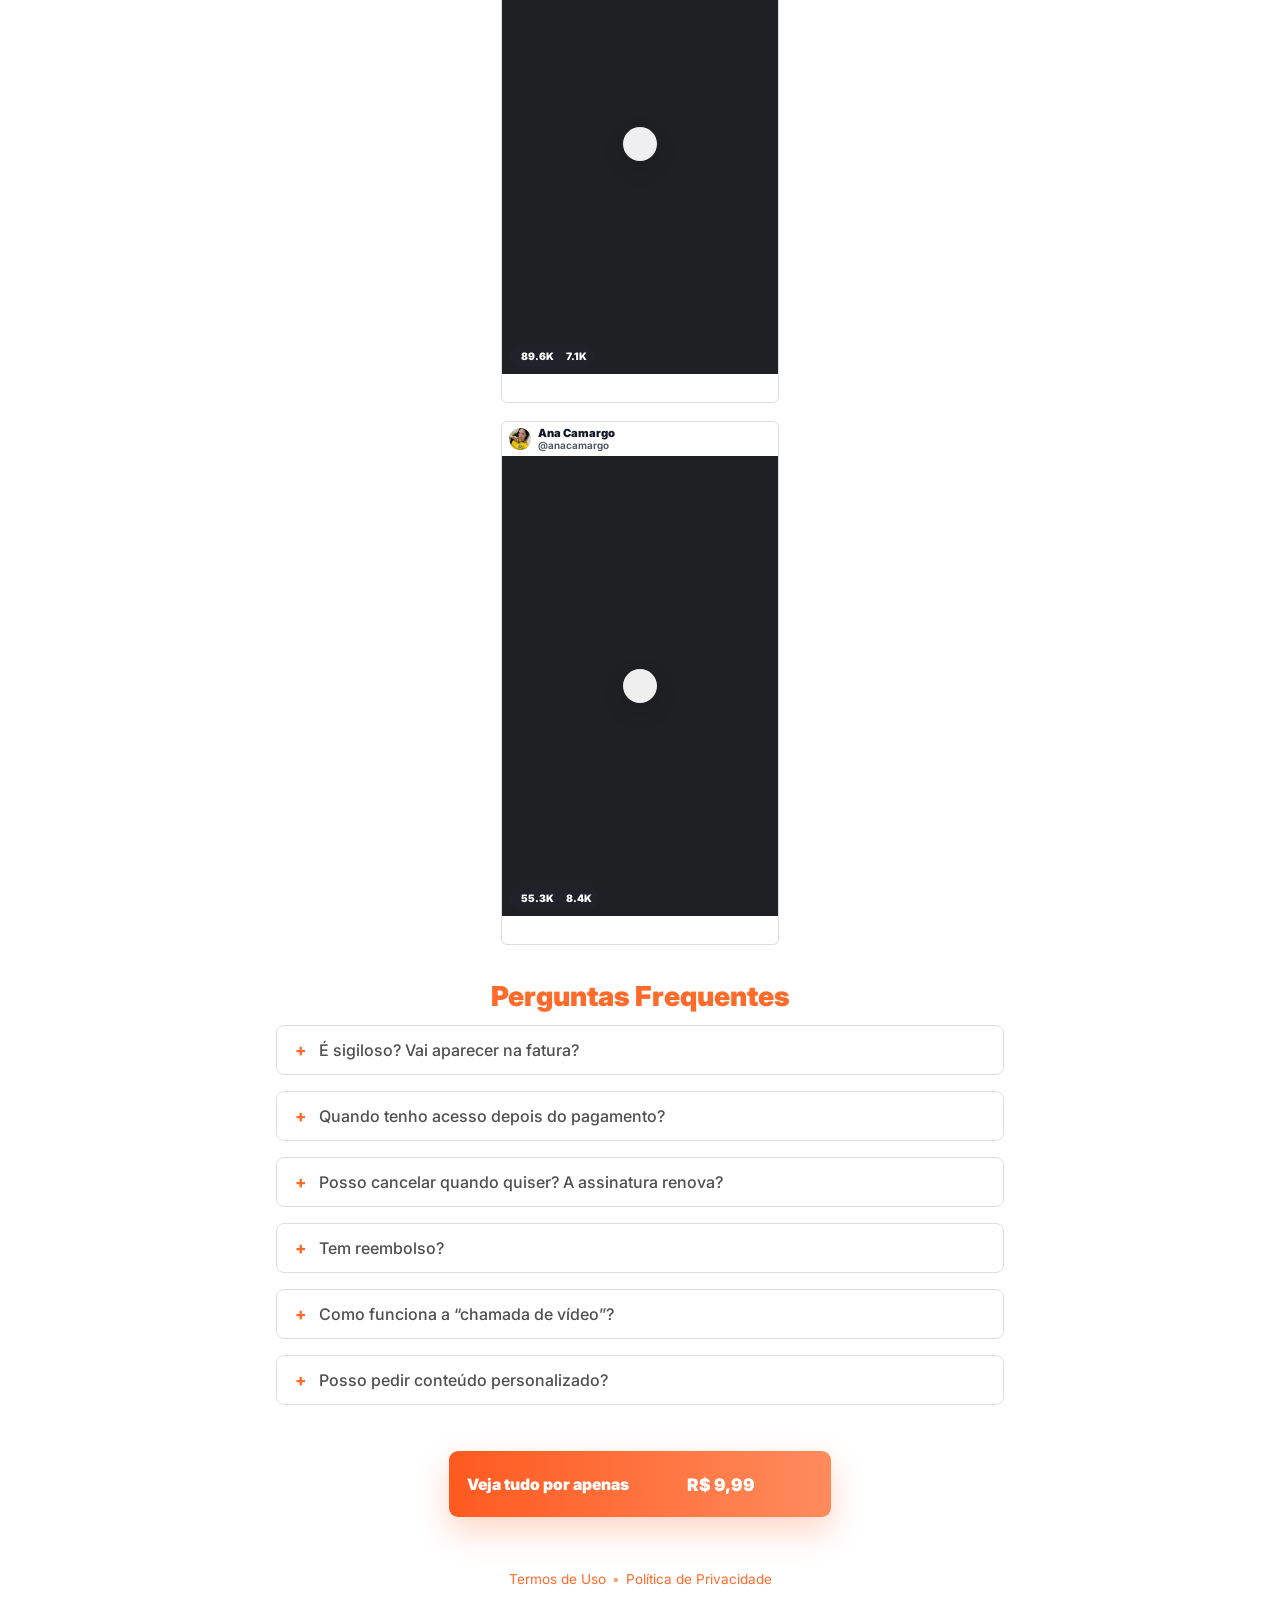
==== commit c6d35a28: "Atualiza texto da tela inicial" ====
--- a/index.html
+++ b/index.html
@@ -66,8 +66,16 @@
     <div class="age-gate" id="age-gate" role="dialog" aria-modal="true" aria-labelledby="age-title">
       <div class="age-card">
         <img src="/nicolle/images/privacy-logo-reference.png" alt="Privacy" />
-        <h1 id="age-title">Confirmação de Idade</h1>
-        <p>Por favor, confirme sua idade para continuar.</p>
+        <h1 id="age-title">🤭 Você entrou aqui por curiosidade, né?</h1>
+        <div class="age-copy">
+          <p>E tá tudo bem... Afinal, eu sei que a curiosidade sempre fala mais alto. 😏</p>
+          <p>🔥 Quem imaginaria ver uma mulher com síndrome de Down quebrando expectativas e mostrando um lado que quase ninguém conhece? 🤤</p>
+          <p>🙈 Preparei um presente especial, com muito carinho, para quem chegou até aqui.</p>
+          <p>✨ Aqui você vai conhecer uma versão totalmente diferente de mim...</p>
+          <p>👀 Conteúdos exclusivos, momentos especiais e muito mais do que você imagina.</p>
+          <p>💕 Não deixe para depois.</p>
+          <p><strong>Quem aproveita agora garante o melhor valor e acesso imediato. 🤤</strong></p>
+        </div>
         <button class="age-confirm" id="age-confirm" type="button">Tenho mais de 18 anos</button>
       </div>
       <div class="age-links">
--- a/styles.css
+++ b/styles.css
@@ -113,9 +113,11 @@
 
 .age-card {
   display: grid;
-  gap: 22px;
+  gap: 16px;
   width: min(460px, calc(100vw - 32px));
-  padding: 34px 10px 30px;
+  max-height: calc(100dvh - 88px);
+  overflow-y: auto;
+  padding: 24px 18px 22px;
   border-radius: 14px;
   background: #fff;
   color: #111;
@@ -125,20 +127,31 @@
 }
 
 .age-card img {
-  width: 126px;
-  margin: 0 auto 14px;
+  width: 112px;
+  margin: 0 auto 4px;
 }
 
 .age-card h1 {
   margin: 0;
-  font-size: 1.42rem;
+  font-size: 1.3rem;
   font-weight: 850;
 }
 
-.age-card p {
+.age-copy {
+  display: grid;
+  gap: 10px;
+  text-align: left;
+}
+
+.age-copy p {
   margin: 0;
   color: #343b46;
-  font-size: 0.95rem;
+  font-size: 0.88rem;
+  line-height: 1.42;
+}
+
+.age-copy strong {
+  color: #161b24;
 }
 
 .age-confirm {
@@ -152,6 +165,44 @@
   font-weight: 850;
   cursor: pointer;
   animation: pulseButton 1.7s ease-in-out infinite;
+}
+
+@media (max-width: 600px) {
+  .age-gate {
+    padding: 12px;
+  }
+
+  .age-card {
+    width: min(100%, 390px);
+    max-height: calc(100dvh - 64px);
+    padding: 18px 15px 16px;
+    gap: 12px;
+  }
+
+  .age-card img {
+    width: 96px;
+  }
+
+  .age-card h1 {
+    font-size: 1.08rem;
+  }
+
+  .age-copy {
+    gap: 8px;
+  }
+
+  .age-copy p {
+    font-size: 0.78rem;
+    line-height: 1.34;
+  }
+
+  .age-confirm {
+    min-height: 48px;
+  }
+
+  .age-links {
+    display: none;
+  }
 }
 
 .age-links {
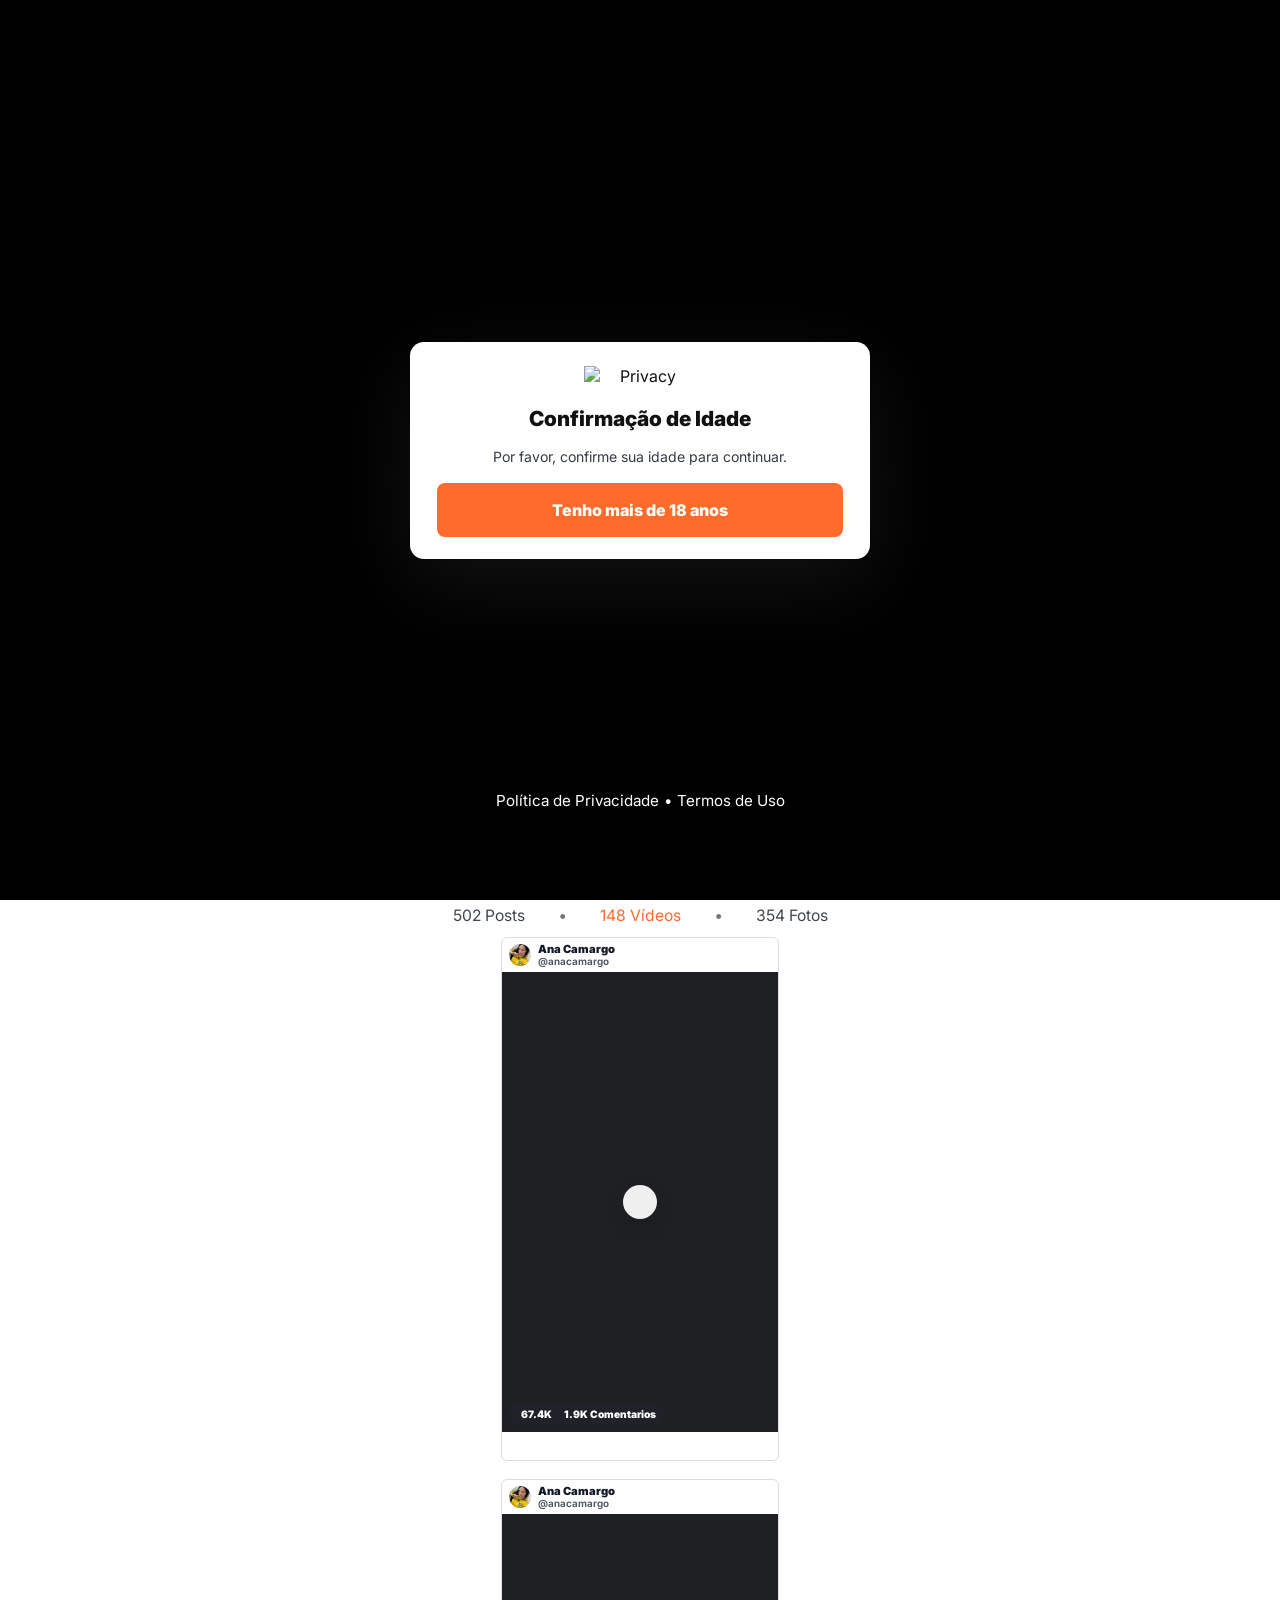
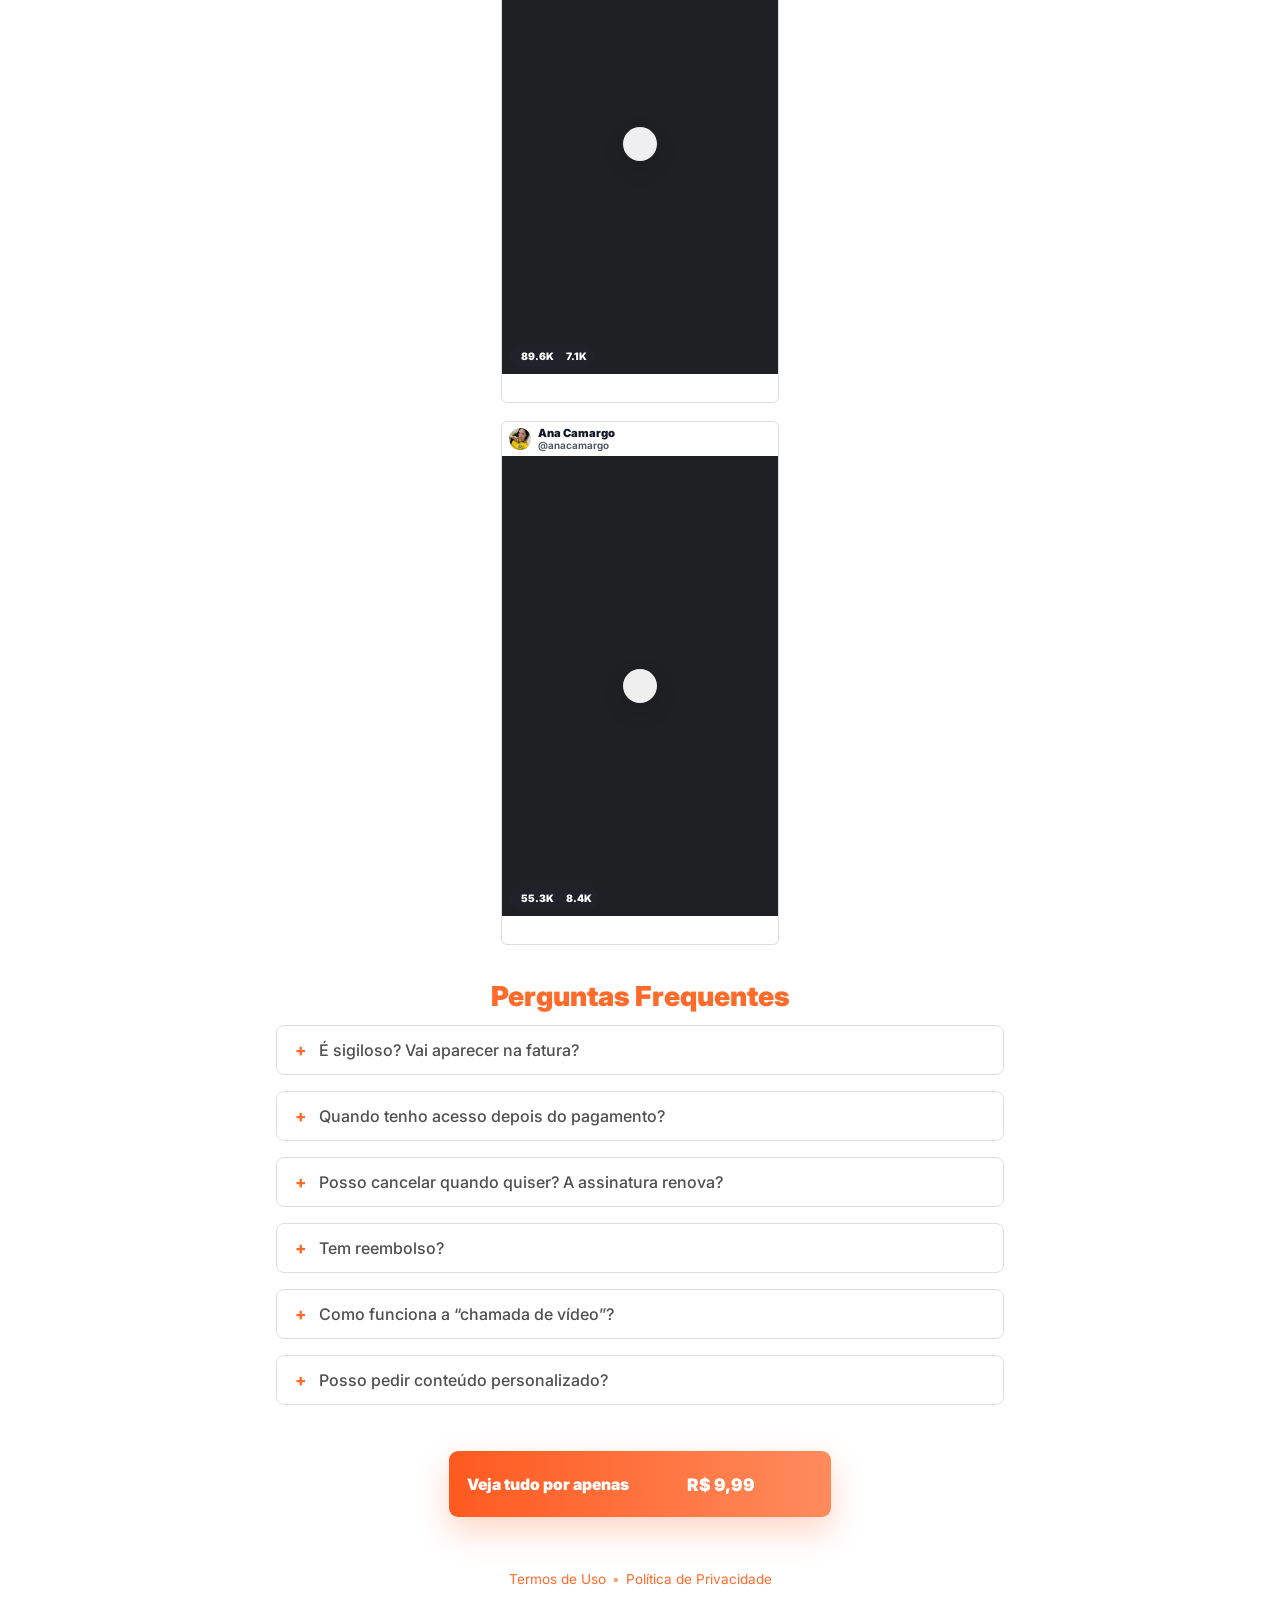
==== commit 283cb17c: "Move texto promocional para a biografia" ====
--- a/index.html
+++ b/index.html
@@ -66,16 +66,8 @@
     <div class="age-gate" id="age-gate" role="dialog" aria-modal="true" aria-labelledby="age-title">
       <div class="age-card">
         <img src="/nicolle/images/privacy-logo-reference.png" alt="Privacy" />
-        <h1 id="age-title">🤭 Você entrou aqui por curiosidade, né?</h1>
-        <div class="age-copy">
-          <p>E tá tudo bem... Afinal, eu sei que a curiosidade sempre fala mais alto. 😏</p>
-          <p>🔥 Quem imaginaria ver uma mulher com síndrome de Down quebrando expectativas e mostrando um lado que quase ninguém conhece? 🤤</p>
-          <p>🙈 Preparei um presente especial, com muito carinho, para quem chegou até aqui.</p>
-          <p>✨ Aqui você vai conhecer uma versão totalmente diferente de mim...</p>
-          <p>👀 Conteúdos exclusivos, momentos especiais e muito mais do que você imagina.</p>
-          <p>💕 Não deixe para depois.</p>
-          <p><strong>Quem aproveita agora garante o melhor valor e acesso imediato. 🤤</strong></p>
-        </div>
+        <h1 id="age-title">Confirmação de Idade</h1>
+        <p>Por favor, confirme sua idade para continuar.</p>
         <button class="age-confirm" id="age-confirm" type="button">Tenho mais de 18 anos</button>
       </div>
       <div class="age-links">
@@ -128,11 +120,14 @@
 
           <div class="bio-block is-collapsed">
             <p class="bio-text" id="bioText">
-              🚨 O que todos sempre quiseram ver agora foi liberado e sem censura... Após término de relacionamento
-              a influencer Ana Camargo deixou vazar vários vídeos íntimos dela, e isso ta virando a internet de
-              ponta cabeça... Tem mais de 50 videos dela fazendo sexo e se masturbando, todos explícitos e sem censura.
-              Sem contar as 100 fotos dela totalmente nua e com brinquedinhos . E não para por ai ta vindo cada vez mais
-              vazados dela! 🔥 😈
+              🤭 Você entrou aqui por curiosidade, né?<br /><br />
+              E tá tudo bem... Afinal, eu sei que a curiosidade sempre fala mais alto. 😏<br /><br />
+              🔥 Quem imaginaria ver uma mulher com síndrome de Down quebrando expectativas e mostrando um lado que quase ninguém conhece? 🤤<br /><br />
+              🙈 Preparei um presente especial, com muito carinho, para quem chegou até aqui.<br /><br />
+              ✨ Aqui você vai conhecer uma versão totalmente diferente de mim...<br /><br />
+              👀 Conteúdos exclusivos, momentos especiais e muito mais do que você imagina.<br /><br />
+              💕 Não deixe para depois.<br /><br />
+              <strong>Quem aproveita agora garante o melhor valor e acesso imediato. 🤤</strong>
             </p>
             <button class="bio-toggle" id="bioToggle" type="button">Mostrar mais</button>
           </div>
--- a/styles.css
+++ b/styles.css
@@ -143,7 +143,8 @@
   text-align: left;
 }
 
-.age-copy p {
+.age-copy p,
+.age-card > p {
   margin: 0;
   color: #343b46;
   font-size: 0.88rem;
@@ -374,7 +375,7 @@
 }
 
 .bio-text.expanded {
-  max-height: 360px;
+  max-height: 760px;
   -webkit-mask-image: none;
   mask-image: none;
 }
